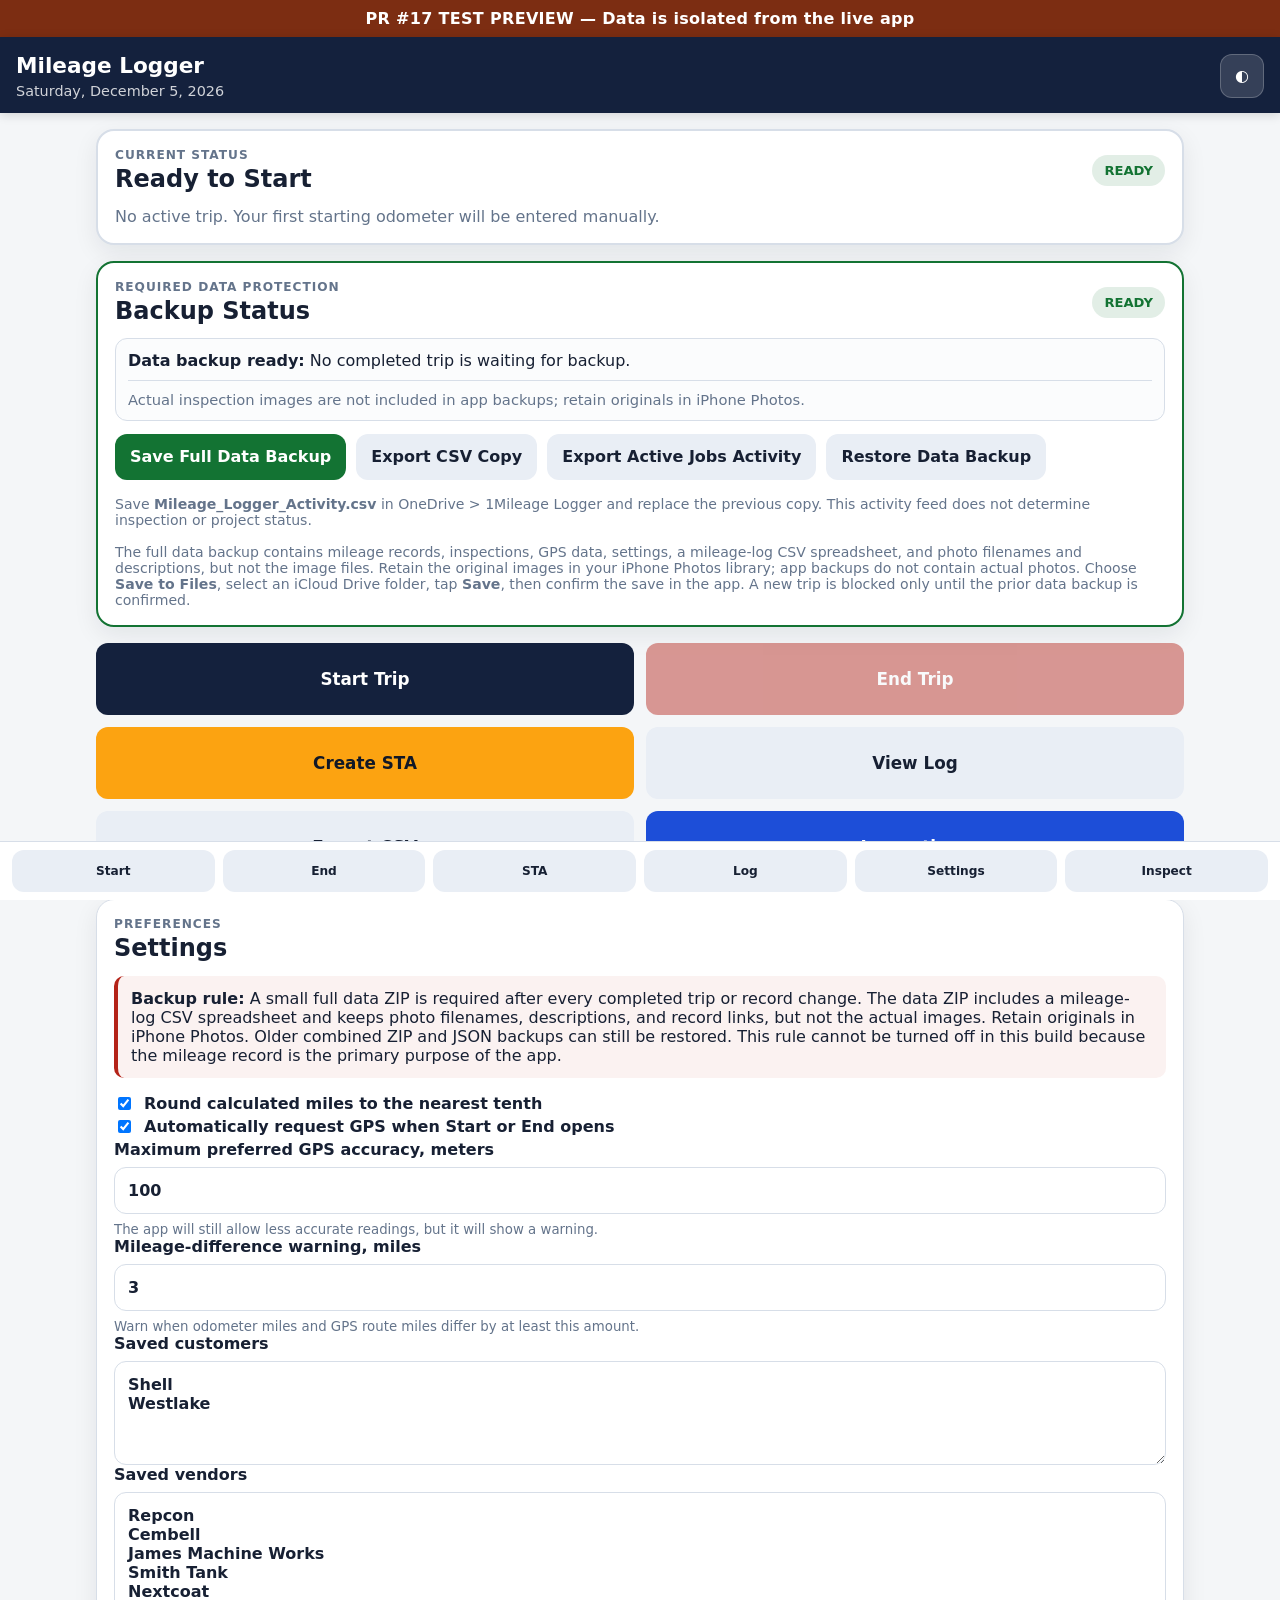
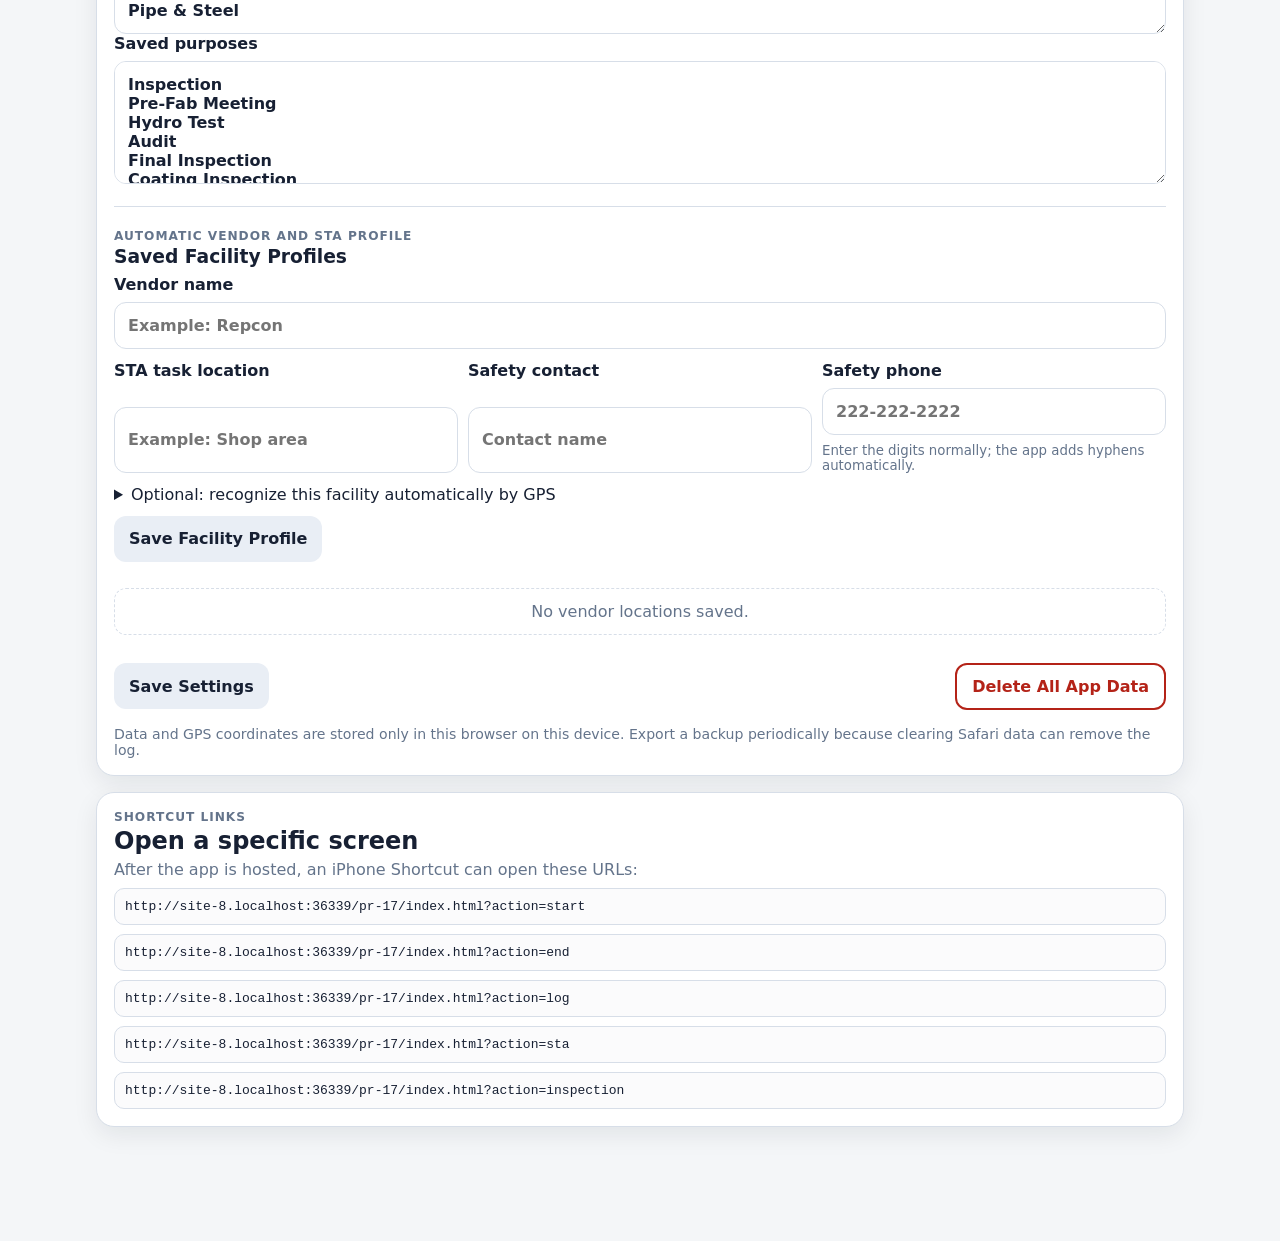
==== pr-17/index.html @ 6e7477ce "Host isolated PR 17 test preview" ====
<!doctype html>
<html lang="en">
<head>
  <meta charset="utf-8">
  <meta name="viewport" content="width=device-width, initial-scale=1, viewport-fit=cover">
  <meta name="theme-color" content="#14213d">
  <meta name="apple-mobile-web-app-capable" content="yes">
  <meta name="apple-mobile-web-app-title" content="Mileage GPS">
  <meta name="apple-mobile-web-app-status-bar-style" content="default">
  <meta name="description" content="A private, offline-capable work mileage logger with GPS verification.">
  <title>PR #17 Test — Mileage Logger</title>
  <link rel="manifest" href="./manifest.webmanifest">
  <link rel="apple-touch-icon" href="./icons/icon-192.png">
  <link rel="stylesheet" href="./styles.css?v=active-jobs-production-3">
</head>
<body>
  <div role="status" style="background:#7c2d12;color:#fff;padding:.55rem 1rem;text-align:center;font-weight:700;letter-spacing:.02em;">PR #17 TEST PREVIEW — Data is isolated from the live app</div>
  <header class="topbar">
    <div>
      <h1>Mileage Logger</h1>
      <p id="todayLine" class="topbar-subtitle"></p>
    </div>
    <button id="themeToggle" class="icon-button" type="button" aria-label="Toggle appearance">◐</button>
  </header>

  <main class="app-shell">
    <noscript>
      <section class="card error-card">JavaScript must be enabled for this app to work.</section>
    </noscript>

    <section id="secureWarning" class="card warning-card hidden">
      <strong>GPS requires a secure website.</strong>
      <p>This page must be opened from an HTTPS address or localhost. Basic mileage logging still works without GPS.</p>
    </section>

    <section class="card status-card" aria-live="polite">
      <div class="status-heading">
        <div>
          <p class="eyebrow">Current status</p>
          <h2 id="statusTitle">Loading…</h2>
        </div>
        <span id="statusPill" class="pill">—</span>
      </div>
      <div id="activeDetails" class="active-details"></div>
    </section>

    <section id="backupCard" class="card backup-card" aria-labelledby="backupTitle">
      <div class="status-heading">
        <div>
          <p class="eyebrow">Required data protection</p>
          <h2 id="backupTitle">Backup Status</h2>
        </div>
        <span id="backupPill" class="pill">CHECKING</span>
      </div>

      <div id="backupStatusText" class="backup-status-text">Checking backup status…</div>

      <div class="backup-actions">
        <button id="backupNowBtn" class="button button-backup" type="button">Save Full Data Backup</button>
        <button id="backupCsvBtn" class="button button-secondary" type="button">Export CSV Copy</button>
        <button id="activeJobsCsvBtn" class="button button-secondary" type="button">Export Active Jobs Activity</button>
        <button id="restoreBackupBtn" class="button button-secondary" type="button">Restore Data Backup</button>
      </div>

      <p class="privacy-note compact-note">
        Save <strong>Mileage_Logger_Activity.csv</strong> in OneDrive &gt; 1Mileage Logger and replace the previous copy. This activity feed does not determine inspection or project status.
      </p>

      <section id="backupReadyPanel" class="backup-ready-panel hidden" aria-labelledby="backupReadyTitle">
        <p class="eyebrow">Backup prepared</p>
        <h3 id="backupReadyTitle">Ready to Save Outside the App</h3>
        <div id="backupReadySummary" class="backup-ready-summary"></div>
        <p id="backupReadyStatus" class="gps-status good">Tap Open Save to Files, then choose Save to Files in the iPhone share sheet.</p>
        <div class="form-actions wrap">
          <button id="sharePreparedBackupBtn" class="button button-backup" type="button">Open Save to Files</button>
          <button id="downloadPreparedBackupBtn" class="button button-secondary" type="button">Download ZIP Instead</button>
          <button id="cancelPreparedBackupBtn" class="button button-quiet" type="button">Cancel</button>
        </div>
      </section>

      <p class="privacy-note compact-note">
        The full data backup contains mileage records, inspections, GPS data, settings, a mileage-log CSV spreadsheet, and photo filenames and descriptions, but not the image files.
        Retain the original images in your iPhone Photos library; app backups do not contain actual photos.
        Choose <strong>Save to Files</strong>, select an iCloud Drive folder, tap <strong>Save</strong>, then confirm the save in the app.
        A new trip is blocked only until the prior data backup is confirmed.
      </p>
    </section>

    <section class="quick-actions" aria-label="Quick actions">
      <button id="startBtn" class="button button-primary button-large" type="button">Start Trip</button>
      <button id="endBtn" class="button button-danger button-large" type="button">End Trip</button>
      <button id="staBtn" class="button button-sta button-large" type="button">Create STA</button>
      <button id="logBtn" class="button button-secondary button-large" type="button">View Log</button>
      <button id="exportBtn" class="button button-secondary button-large" type="button">Export CSV</button>
    </section>

    <section id="startSection" class="card collapsible hidden" aria-labelledby="startTitle">
      <div class="section-heading">
        <div>
          <p class="eyebrow">New trip</p>
          <h2 id="startTitle">Start Trip</h2>
        </div>
        <button class="button button-quiet button-small" type="button" data-close="startSection">Close</button>
      </div>

      <form id="startForm" autocomplete="off">
        <label>
          Starting odometer
          <input id="startOdo" inputmode="decimal" required placeholder="Example: 53,291.8">
          <small>The last ending odometer is filled automatically.</small>
        </label>

        <label>
          Project number
          <input id="projectNumber" placeholder="Example: E10379-424">
          <small>Used on the STA form and stored with the trip.</small>
        </label>

        <label>
          Customer
          <input id="customer" list="customerList" required placeholder="Example: Shell">
          <datalist id="customerList"></datalist>
        </label>

        <label>
          Vendor or destination
          <input id="vendor" list="vendorList" required placeholder="Example: Repcon">
          <datalist id="vendorList"></datalist>
        </label>

        <label>
          Purpose
          <input id="purpose" list="purposeList" required placeholder="Example: Inspection">
          <datalist id="purposeList"></datalist>
        </label>

        <label>
          Notes
          <textarea id="startNotes" rows="3" placeholder="Optional"></textarea>
        </label>

        <section class="gps-panel" aria-labelledby="startGpsTitle">
          <div class="gps-panel-heading">
            <div>
              <p class="eyebrow">GPS verification</p>
              <h3 id="startGpsTitle">Starting Location</h3>
            </div>
            <button id="captureStartGpsBtn" class="button button-secondary button-small" type="button">Capture GPS</button>
          </div>
          <div id="startGpsStatus" class="gps-status">No starting location captured.</div>
          <div id="vendorSuggestion" class="suggestion hidden"></div>
        </section>

        <label class="checkbox-row">
          <input id="trackRoute" type="checkbox">
          <span>Track the route while this web app remains open</span>
        </label>
        <small class="under-checkbox">Route tracking may pause when the iPhone screen locks or another app is used.</small>

        <div class="form-actions">
          <button class="button button-primary" type="submit">Save Start</button>
          <button class="button button-secondary" type="button" data-close="startSection">Cancel</button>
        </div>
      </form>
    </section>

    <section id="endSection" class="card collapsible hidden" aria-labelledby="endTitle">
      <div class="section-heading">
        <div>
          <p class="eyebrow">Finish current trip</p>
          <h2 id="endTitle">End Trip</h2>
        </div>
        <button class="button button-quiet button-small" type="button" data-close="endSection">Close</button>
      </div>

      <form id="endForm" autocomplete="off">
        <div id="endTripSummary" class="summary-box"></div>

        <label>
          Ending odometer
          <input id="endOdo" inputmode="decimal" required placeholder="Example: 53,326.2">
          <small>Must be equal to or greater than the starting odometer.</small>
        </label>

        <label>
          End notes
          <textarea id="endNotes" rows="3" placeholder="Optional"></textarea>
        </label>

        <section class="gps-panel" aria-labelledby="endGpsTitle">
          <div class="gps-panel-heading">
            <div>
              <p class="eyebrow">GPS verification</p>
              <h3 id="endGpsTitle">Ending Location</h3>
            </div>
            <button id="captureEndGpsBtn" class="button button-secondary button-small" type="button">Capture GPS</button>
          </div>
          <div id="endGpsStatus" class="gps-status">No ending location captured.</div>
        </section>

        <div id="milesPreview" class="miles-preview hidden"></div>
        <div id="gpsComparison" class="comparison-box hidden"></div>

        <div class="form-actions">
          <button class="button button-danger" type="submit">Save Completed Trip</button>
          <button class="button button-secondary" type="button" data-close="endSection">Cancel</button>
        </div>
      </form>
    </section>

    <section id="staSection" class="card collapsible hidden" aria-labelledby="staTitle">
      <div class="section-heading">
        <div>
          <p class="eyebrow">Safety task analysis</p>
          <h2 id="staTitle">Create STA</h2>
        </div>
        <button class="button button-quiet button-small" type="button" data-close="staSection">Close</button>
      </div>

      <section class="private-master-panel" aria-labelledby="privateMasterTitle">
        <div class="private-master-heading">
          <div>
            <p class="eyebrow">Stored only on this device</p>
            <h3 id="privateMasterTitle">Private STA Master</h3>
          </div>
          <span id="staMasterPill" class="pill">CHECKING</span>
        </div>

        <div id="staMasterInstallStatus" class="private-master-status">
          Checking this device for an imported STA master…
        </div>

        <div class="form-actions wrap">
          <button id="importStaMasterBtn" class="button button-sta" type="button">Import STA Master</button>
          <button id="removeStaMasterBtn" class="button button-danger-outline" type="button" disabled>Remove Private Master</button>
          <input id="staMasterFileInput" class="hidden" type="file" accept="application/pdf,.pdf">
        </div>

        <p class="privacy-note compact-note">
          The master PDF is not included in the hosted website. After import, it is stored privately in this browser on this device.
          Clearing Safari website data or deleting the web app can remove it, so keep the original PDF in Files.
        </p>
      </section>

      <div id="staSourceSummary" class="summary-box"></div>

      <form id="staForm" autocomplete="off">
        <label>
          Project number
          <input id="staProjectNumber" placeholder="Example: E10379-424">
          <small>This fills both project-number boxes on page 1.</small>
        </label>

        <div class="coordinate-grid">
          <label>
            Date
            <input id="staDate" placeholder="MM/DD/YYYY">
          </label>
          <label>
            Time
            <input id="staTime" placeholder="8:30 AM">
          </label>
          <label>
            Task location
            <input id="staTaskLocation" placeholder="Vendor, unit, or building">
          </label>
        </div>

        <div class="coordinate-grid two-column">
          <label>
            Safety contact name
            <input id="staSafetyContact" placeholder="Facility safety contact">
          </label>
          <label>
            Safety contact phone
            <input id="staSafetyPhone" type="tel" inputmode="tel" autocomplete="tel" placeholder="222-222-2222">
            <small>Enter the digits normally; the app adds hyphens automatically.</small>
          </label>
        </div>

        <div class="sta-lock-note">
          <strong>Master protections:</strong> After you privately import the approved master, the app fills only its seven existing text fields.
          It does not change the printed task descriptions, comments, Yes/No choices, Safe/At Risk bubbles, or other master-page content.
          The generated PDF is flattened.
        </div>

        <div class="form-actions wrap">
          <button id="shareStaBtn" class="button button-primary" type="button">Generate and Share STA PDF</button>
          <button id="downloadStaBtn" class="button button-secondary" type="button">Download STA PDF</button>
          <button class="button button-secondary" type="button" data-close="staSection">Cancel</button>
        </div>

        <div id="staStatus" class="gps-status">Ready to generate from the locked master.</div>
      </form>
    </section>

    <section id="logSection" class="card collapsible hidden" aria-labelledby="logTitle">
      <div class="section-heading">
        <div>
          <p class="eyebrow">Saved records</p>
          <h2 id="logTitle">Trip Log</h2>
          <p id="logSummary" class="muted"></p>
        </div>
        <button class="button button-quiet button-small" type="button" data-close="logSection">Close</button>
      </div>

      <div class="log-toolbar">
        <input id="searchBox" class="search-input" placeholder="Search customer, vendor, purpose, or notes">
        <button id="clearSearch" class="button button-secondary button-small" type="button">Clear Search</button>
      </div>

      <div id="tripEditPanel" class="trip-edit-panel hidden">
        <div class="section-heading compact">
          <div>
            <p class="eyebrow">Correct a saved entry</p>
            <h3>Edit Trip</h3>
          </div>
          <button id="closeTripEditBtn" class="button button-quiet button-small" type="button">Close</button>
        </div>
        <form id="tripEditForm" autocomplete="off">
          <input id="tripEditId" type="hidden">
          <div class="inspection-form-grid">
            <label>Date<input id="tripEditDate" required placeholder="MM/DD/YYYY"></label>
            <label>Project number<input id="tripEditProject" placeholder="Example: E10379-424"></label>
            <label>Start time<input id="tripEditStartTime" required placeholder="7:30 AM"></label>
            <label>End time<input id="tripEditEndTime" required placeholder="3:45 PM"></label>
            <label>Start odometer<input id="tripEditStartOdo" inputmode="decimal" required></label>
            <label>End odometer<input id="tripEditEndOdo" inputmode="decimal" required></label>
            <label>Customer<input id="tripEditCustomer" list="customerList" required></label>
            <label>Vendor / destination<input id="tripEditVendor" list="vendorList" required></label>
            <label class="full">Purpose<input id="tripEditPurpose" list="purposeList" required></label>
          </div>
          <label>Notes<textarea id="tripEditNotes" rows="4"></textarea></label>
          <div id="tripEditMileagePreview" class="miles-preview"></div>
          <p class="privacy-note compact-note">GPS locations and route points are kept exactly as originally recorded.</p>
          <div class="form-actions wrap">
            <button class="button button-primary" type="submit">Save Trip Changes</button>
            <button id="cancelTripEditBtn" class="button button-secondary" type="button">Cancel</button>
          </div>
        </form>
      </div>

      <div id="tripPhotoPanel" class="trip-edit-panel hidden">
        <div class="section-heading compact">
          <div>
            <p class="eyebrow">Saved trip attachments</p>
            <h3 id="tripPhotoPanelTitle">Trip Photos</h3>
          </div>
          <button id="closeTripPhotoPanelBtn" class="button button-quiet button-small" type="button">Close</button>
        </div>
        <p id="tripPhotoPanelStatus" class="muted"></p>
        <div id="tripPhotoGallery" class="trip-photo-gallery"></div>
      </div>

      <div id="emptyLog" class="empty-state hidden">No completed trips have been saved yet.</div>

      <div class="table-wrap">
        <table id="tripTable">
          <thead>
            <tr>
              <th>Date</th>
              <th>Project</th>
              <th>Start</th>
              <th>End</th>
              <th>Start Odo</th>
              <th>End Odo</th>
              <th>Odo Miles</th>
              <th>GPS Miles</th>
              <th>Difference</th>
              <th>Customer</th>
              <th>Vendor</th>
              <th>Purpose</th>
              <th>STA</th>
              <th>Maps</th>
              <th>Notes</th>
              <th>Photos</th>
              <th>Action</th>
            </tr>
          </thead>
          <tbody></tbody>
        </table>
      </div>

      <div class="form-actions wrap">
        <button id="exportBtn2" class="button button-secondary" type="button">Export CSV</button>
        <button id="backupBtn" class="button button-secondary" type="button">Save Full Data Backup</button>
        <button id="importBtn" class="button button-secondary" type="button">Restore Data Backup</button>
        <input id="importFile" class="hidden" type="file" accept="application/json,.json,application/zip,.zip">
      </div>
    </section>

    <section id="settingsSection" class="card" aria-labelledby="settingsTitle">
      <div class="section-heading">
        <div>
          <p class="eyebrow">Preferences</p>
          <h2 id="settingsTitle">Settings</h2>
        </div>
      </div>

      <div class="required-backup-note">
        <strong>Backup rule:</strong> A small full data ZIP is required after every completed trip or record change.
        The data ZIP includes a mileage-log CSV spreadsheet and keeps photo filenames, descriptions, and record links, but not the actual images. Retain originals in iPhone Photos.
        Older combined ZIP and JSON backups can still be restored.
        This rule cannot be turned off in this build because the mileage record is the primary purpose of the app.
      </div>

      <label class="checkbox-row">
        <input id="roundMiles" type="checkbox">
        <span>Round calculated miles to the nearest tenth</span>
      </label>

      <label class="checkbox-row">
        <input id="autoCaptureGps" type="checkbox">
        <span>Automatically request GPS when Start or End opens</span>
      </label>

      <label>
        Maximum preferred GPS accuracy, meters
        <input id="maxGpsAccuracy" inputmode="decimal" placeholder="100">
        <small>The app will still allow less accurate readings, but it will show a warning.</small>
      </label>

      <label>
        Mileage-difference warning, miles
        <input id="differenceWarning" inputmode="decimal" placeholder="3">
        <small>Warn when odometer miles and GPS route miles differ by at least this amount.</small>
      </label>

      <label>
        Saved customers
        <textarea id="savedCustomers" rows="4" placeholder="Enter one customer per line"></textarea>
      </label>

      <label>
        Saved vendors
        <textarea id="savedVendors" rows="6" placeholder="Enter one vendor per line"></textarea>
      </label>

      <label>
        Saved purposes
        <textarea id="savedPurposes" rows="5" placeholder="Enter one purpose per line"></textarea>
      </label>

      <hr>

      <div class="section-heading compact">
        <div>
          <p class="eyebrow">Automatic vendor and STA profile</p>
          <h3>Saved Facility Profiles</h3>
        </div>
      </div>

      <div class="vendor-location-form">
        <label>
          Vendor name
          <input id="vendorLocationName" list="vendorList" placeholder="Example: Repcon">
        </label>
        <div class="coordinate-grid">
          <label>
            STA task location
            <input id="vendorTaskLocation" placeholder="Example: Shop area">
          </label>
          <label>
            Safety contact
            <input id="vendorSafetyContact" placeholder="Contact name">
          </label>
          <label>
            Safety phone
            <input id="vendorSafetyPhone" type="tel" inputmode="tel" autocomplete="tel" placeholder="222-222-2222">
            <small>Enter the digits normally; the app adds hyphens automatically.</small>
          </label>
        </div>
        <details class="optional-panel">
          <summary>Optional: recognize this facility automatically by GPS</summary>
          <p class="muted">You can skip this section. While at the facility, tap Use Current GPS so no manual coordinate entry is needed.</p>
          <div class="coordinate-grid">
            <label>
              Latitude
              <input id="vendorLatitude" type="text" inputmode="text" autocapitalize="off" spellcheck="false" placeholder="Filled automatically">
            </label>
            <label>
              Longitude
              <input id="vendorLongitude" type="text" inputmode="text" autocapitalize="off" spellcheck="false" placeholder="Filled automatically">
            </label>
            <label>
              Recognition radius, miles
              <input id="vendorRadius" inputmode="decimal" value="0.5">
            </label>
          </div>
          <div class="form-actions wrap">
            <button id="useCurrentVendorGpsBtn" class="button button-secondary" type="button">Use Current GPS</button>
            <button id="clearVendorGpsBtn" class="button button-quiet" type="button">Do Not Use GPS</button>
          </div>
          <div id="vendorGpsStatus" class="gps-status">GPS recognition is optional.</div>
        </details>
        <div class="form-actions wrap">
          <button id="saveVendorLocationBtn" class="button button-secondary" type="button">Save Facility Profile</button>
        </div>
      </div>

      <div id="vendorLocationsList" class="vendor-locations-list"></div>

      <div class="form-actions wrap settings-actions">
        <button id="saveSettingsBtn" class="button button-secondary" type="button">Save Settings</button>
        <button id="resetDataBtn" class="button button-danger-outline" type="button">Delete All App Data</button>
      </div>

      <p class="privacy-note">
        Data and GPS coordinates are stored only in this browser on this device. Export a backup periodically because clearing Safari data can remove the log.
      </p>
    </section>

    <section class="card help-card">
      <p class="eyebrow">Shortcut links</p>
      <h2>Open a specific screen</h2>
      <p class="muted">After the app is hosted, an iPhone Shortcut can open these URLs:</p>
      <code id="startLinkExample">https://your-site.example/?action=start</code>
      <code id="endLinkExample">https://your-site.example/?action=end</code>
      <code id="logLinkExample">https://your-site.example/?action=log</code>
      <code id="staLinkExample">https://your-site.example/?action=sta</code>
    </section>
  </main>

  <nav class="bottom-nav" aria-label="Main navigation">
    <button type="button" data-show="startSection">Start</button>
    <button type="button" data-show="endSection">End</button>
    <button type="button" data-show="staSection">STA</button>
    <button type="button" data-show="logSection">Log</button>
    <button type="button" data-show="settingsSection">Settings</button>
  </nav>

  <div id="toast" class="toast hidden" role="status" aria-live="polite"></div>

  <script src="./vendor/pdf-lib.min.js"></script>
  <script src="./vendor/fflate.min.js"></script>
  <script src="./media-store.js?v=active-jobs-production-3"></script>
  <script src="./active-jobs-data.js?v=active-jobs-production-3"></script>
  <script src="./app.js?v=active-jobs-production-3"></script>
  <script src="./inspections.js?v=active-jobs-production-3"></script>
</body>
</html>
---- pr-17/styles.css ----
:root {
  --bg: #f4f6f8;
  --card: #ffffff;
  --text: #172033;
  --muted: #64748b;
  --line: #d7dee8;
  --primary: #14213d;
  --primary-text: #ffffff;
  --secondary: #e9eef5;
  --secondary-text: #172033;
  --danger: #b42318;
  --danger-text: #ffffff;
  --success: #137333;
  --warning: #9a6700;
  --info: #1d4ed8;
  --shadow: 0 8px 24px rgba(15, 23, 42, .08);
}

body.dark {
  --bg: #0b1220;
  --card: #111a2b;
  --text: #f4f7fb;
  --muted: #a7b1c2;
  --line: #2d3a50;
  --primary: #dce6f5;
  --primary-text: #0d1728;
  --secondary: #1c2a40;
  --secondary-text: #f4f7fb;
  --danger: #ef4444;
  --danger-text: #ffffff;
  --success: #4ade80;
  --warning: #fbbf24;
  --info: #60a5fa;
  --shadow: 0 8px 24px rgba(0, 0, 0, .35);
}

* { box-sizing: border-box; }

html, body {
  margin: 0;
  min-height: 100%;
  font-family: -apple-system, BlinkMacSystemFont, "Segoe UI", system-ui, sans-serif;
  background: var(--bg);
  color: var(--text);
}

body { padding-bottom: 82px; }

button, input, textarea { font: inherit; }
button { touch-action: manipulation; }

.topbar {
  position: sticky;
  top: 0;
  z-index: 50;
  display: flex;
  align-items: center;
  justify-content: space-between;
  gap: 16px;
  padding: calc(16px + env(safe-area-inset-top)) 16px 14px;
  color: var(--primary-text);
  background: var(--primary);
  box-shadow: 0 2px 10px rgba(0, 0, 0, .14);
}

.topbar h1 {
  margin: 0;
  font-size: 1.35rem;
  line-height: 1.2;
}

.topbar-subtitle {
  margin: 4px 0 0;
  font-size: .9rem;
  opacity: .8;
}

.app-shell {
  width: min(100%, 1120px);
  margin: 0 auto;
  padding: 16px;
}

.card {
  margin-bottom: 16px;
  padding: 17px;
  border: 1px solid var(--line);
  border-radius: 18px;
  background: var(--card);
  box-shadow: var(--shadow);
}

.status-card { border-width: 2px; }

.warning-card {
  border-color: var(--warning);
  background: color-mix(in srgb, var(--warning), transparent 92%);
}

.warning-card p { margin-bottom: 0; }

.status-heading,
.section-heading,
.form-actions,
.log-toolbar,
.gps-panel-heading {
  display: flex;
  align-items: center;
  justify-content: space-between;
  gap: 12px;
}

.section-heading { margin-bottom: 14px; }
.section-heading.compact { margin-bottom: 8px; }

.section-heading h2,
.section-heading h3,
.status-heading h2,
.help-card h2,
.gps-panel h3 {
  margin: 3px 0 0;
}

.eyebrow {
  margin: 0;
  color: var(--muted);
  font-size: .76rem;
  font-weight: 800;
  letter-spacing: .08em;
  text-transform: uppercase;
}

.muted {
  margin: 5px 0 0;
  color: var(--muted);
}

.pill {
  flex: 0 0 auto;
  padding: 8px 12px;
  border-radius: 999px;
  background: var(--secondary);
  color: var(--secondary-text);
  font-weight: 900;
  font-size: .82rem;
}

.pill.ready {
  color: var(--success);
  background: color-mix(in srgb, var(--success), transparent 88%);
}

.pill.active {
  color: var(--warning);
  background: color-mix(in srgb, var(--warning), transparent 86%);
}

.active-details { margin-top: 14px; }

.detail-grid {
  display: grid;
  grid-template-columns: repeat(2, minmax(0, 1fr));
  gap: 10px;
}

.detail {
  min-width: 0;
  padding: 11px;
  border: 1px solid var(--line);
  border-radius: 12px;
  background: color-mix(in srgb, var(--card), var(--bg) 35%);
}

.detail span {
  display: block;
  margin-bottom: 3px;
  color: var(--muted);
  font-size: .78rem;
}

.detail strong {
  display: block;
  overflow-wrap: anywhere;
}

.active-controls {
  display: flex;
  flex-wrap: wrap;
  gap: 8px;
  margin-top: 12px;
}

.active-trip-photo-panel {
  margin-top: 16px;
  padding: 13px;
  border: 1px solid var(--line);
  border-radius: 13px;
  background: color-mix(in srgb, var(--card), var(--bg) 30%);
}

.active-trip-edit-panel {
  margin-top: 16px;
  padding: 13px;
  border: 2px solid var(--info);
  border-radius: 13px;
  background: color-mix(in srgb, var(--info), transparent 95%);
}

.active-trip-edit-grid {
  display: grid;
  grid-template-columns: repeat(2, minmax(0, 1fr));
  gap: 10px;
  margin-top: 12px;
}

.active-trip-edit-grid .full {
  grid-column: 1 / -1;
}

.active-trip-photo-heading {
  display: flex;
  align-items: flex-start;
  justify-content: space-between;
  gap: 12px;
}

.active-trip-photo-heading span:first-child {
  color: var(--muted);
  font-size: .78rem;
}

.active-trip-photo-heading h3 {
  margin: 3px 0 0;
}

.active-trip-photo-list {
  display: grid;
  gap: 10px;
  margin-top: 12px;
}

.active-trip-photo-card {
  display: grid;
  grid-template-columns: 120px minmax(0, 1fr);
  gap: 12px;
  padding: 10px;
  border: 1px solid var(--line);
  border-radius: 12px;
  background: var(--card);
}

.active-trip-photo-preview {
  min-height: 105px;
  padding: 0;
  overflow: hidden;
  color: var(--muted);
  background: color-mix(in srgb, var(--card), var(--bg) 45%);
  border: 1px solid var(--line);
  border-radius: 10px;
}

.active-trip-photo-preview img {
  display: block;
  width: 100%;
  height: 100%;
  min-height: 105px;
  object-fit: cover;
}

.active-trip-photo-details {
  display: grid;
  gap: 8px;
  min-width: 0;
}

.active-trip-photo-details strong {
  overflow-wrap: anywhere;
}

.active-trip-photo-details input {
  padding: 9px;
}

.active-trip-photo-empty {
  padding: 12px;
  color: var(--muted);
  text-align: center;
  border: 1px dashed var(--line);
  border-radius: 10px;
}

.quick-actions {
  display: grid;
  grid-template-columns: repeat(2, minmax(0, 1fr));
  gap: 12px;
  margin-bottom: 16px;
}

.button,
.icon-button,
.bottom-nav button {
  border: 0;
  border-radius: 12px;
  cursor: pointer;
  font-weight: 800;
}

.button {
  min-height: 46px;
  padding: 12px 15px;
}

.button:disabled {
  cursor: not-allowed;
  opacity: .45;
}

.button-large {
  min-height: 72px;
  font-size: 1.05rem;
}

.button-small {
  min-height: 36px;
  padding: 8px 11px;
  font-size: .84rem;
}

.button-primary {
  color: var(--primary-text);
  background: var(--primary);
}

.button-secondary {
  color: var(--secondary-text);
  background: var(--secondary);
}

.button-danger {
  color: var(--danger-text);
  background: var(--danger);
}

.button-sta {
  color: #111827;
  background: #fca311;
}

.button-danger-outline {
  color: var(--danger);
  background: transparent;
  border: 2px solid var(--danger);
}

.button-quiet {
  color: var(--muted);
  background: transparent;
  border: 1px solid var(--line);
}

.icon-button {
  width: 44px;
  height: 44px;
  color: var(--primary-text);
  background: rgba(255, 255, 255, .14);
  border: 1px solid rgba(255, 255, 255, .22);
}

form,
label {
  display: grid;
  gap: 8px;
}

form { gap: 15px; }

label { font-weight: 800; }

input,
textarea {
  width: 100%;
  padding: 13px;
  color: var(--text);
  background: var(--card);
  border: 1px solid var(--line);
  border-radius: 12px;
}

input:focus,
textarea:focus {
  outline: 3px solid color-mix(in srgb, var(--primary), transparent 75%);
  border-color: var(--primary);
}

textarea { resize: vertical; }

small {
  color: var(--muted);
  font-weight: 500;
}

.under-checkbox {
  display: block;
  margin-top: -10px;
  padding-left: 30px;
}

.summary-box,
.miles-preview,
.comparison-box,
.empty-state,
.gps-panel,
.suggestion {
  padding: 13px;
  border-radius: 12px;
}

.summary-box {
  border: 1px dashed var(--line);
  background: color-mix(in srgb, var(--card), var(--bg) 45%);
}

.gps-panel {
  border: 1px solid var(--line);
  background: color-mix(in srgb, var(--card), var(--bg) 38%);
}

.gps-status {
  margin-top: 10px;
  color: var(--muted);
  font-size: .92rem;
}

.gps-status.good { color: var(--success); }
.gps-status.warn { color: var(--warning); }
.gps-status.bad { color: var(--danger); }

.suggestion {
  margin-top: 10px;
  color: var(--info);
  background: color-mix(in srgb, var(--info), transparent 91%);
}

.miles-preview {
  color: var(--success);
  background: color-mix(in srgb, var(--success), transparent 90%);
  font-weight: 900;
}

.comparison-box {
  border: 1px solid var(--line);
  background: color-mix(in srgb, var(--card), var(--bg) 40%);
}

.comparison-box.warning {
  color: var(--warning);
  border-color: var(--warning);
  background: color-mix(in srgb, var(--warning), transparent 92%);
}

.empty-state {
  margin: 12px 0;
  color: var(--muted);
  text-align: center;
  border: 1px dashed var(--line);
}

.log-toolbar { margin-bottom: 12px; }
.search-input { flex: 1 1 auto; }

.table-wrap {
  overflow-x: auto;
  border: 1px solid var(--line);
  border-radius: 12px;
}

table {
  width: 100%;
  min-width: 1680px;
  border-collapse: collapse;
}

th,
td {
  padding: 10px;
  text-align: left;
  vertical-align: top;
  border-bottom: 1px solid var(--line);
}

th {
  position: sticky;
  top: 0;
  background: color-mix(in srgb, var(--card), var(--bg) 45%);
  font-size: .82rem;
}

tr:last-child td { border-bottom: 0; }

.map-links {
  display: flex;
  flex-direction: column;
  gap: 6px;
}

.map-links a {
  color: var(--info);
  font-weight: 800;
  text-decoration: none;
}

.checkbox-row {
  display: flex;
  align-items: center;
  gap: 10px;
  margin-bottom: 4px;
}

.checkbox-row input { width: auto; }

.coordinate-grid {
  display: grid;
  grid-template-columns: repeat(3, minmax(0, 1fr));
  gap: 10px;
}

.vendor-location-form {
  display: grid;
  gap: 12px;
}

.vendor-locations-list {
  display: grid;
  gap: 9px;
  margin: 14px 0;
}

.vendor-location-row {
  display: grid;
  grid-template-columns: minmax(0, 1fr) auto;
  gap: 10px;
  align-items: center;
  padding: 11px;
  border: 1px solid var(--line);
  border-radius: 12px;
}

.vendor-location-row small {
  display: block;
  margin-top: 3px;
}

.settings-actions { margin-top: 16px; }

.wrap { flex-wrap: wrap; }

.privacy-note {
  margin: 16px 0 0;
  color: var(--muted);
  font-size: .88rem;
}

.help-card code {
  display: block;
  margin-top: 9px;
  padding: 10px;
  overflow-wrap: anywhere;
  color: var(--text);
  background: color-mix(in srgb, var(--card), var(--bg) 40%);
  border: 1px solid var(--line);
  border-radius: 10px;
}

.bottom-nav {
  position: fixed;
  right: 0;
  bottom: 0;
  left: 0;
  z-index: 60;
  display: grid;
  grid-template-columns: repeat(5, 1fr);
  gap: 8px;
  padding: 8px 12px calc(8px + env(safe-area-inset-bottom));
  background: var(--card);
  border-top: 1px solid var(--line);
}

.bottom-nav button {
  min-height: 42px;
  padding: 8px 4px;
  color: var(--secondary-text);
  background: var(--secondary);
  font-size: .84rem;
}

.toast {
  position: fixed;
  right: 16px;
  bottom: 92px;
  left: 16px;
  z-index: 100;
  padding: 14px 16px;
  color: var(--primary-text);
  background: var(--primary);
  border-radius: 12px;
  box-shadow: var(--shadow);
  font-weight: 800;
}

.error-card {
  color: var(--danger);
  border-color: var(--danger);
}

.hidden { display: none !important; }

hr {
  border: 0;
  border-top: 1px solid var(--line);
  margin: 22px 0;
}

@media (max-width: 760px) {
  .quick-actions { grid-template-columns: 1fr; }
  .detail-grid { grid-template-columns: 1fr; }
  .active-trip-photo-card { grid-template-columns: 1fr; }
  .active-trip-photo-heading { flex-direction: column; }
  .active-trip-edit-grid { grid-template-columns: 1fr; }
  .active-trip-edit-grid .full { grid-column: auto; }
  .coordinate-grid { grid-template-columns: 1fr; }
  .status-heading { align-items: flex-start; }
  .form-actions,
  .log-toolbar,
  .gps-panel-heading {
    align-items: stretch;
    flex-direction: column;
  }
  .form-actions.wrap { flex-direction: row; }
}

@media print {
  .topbar, .quick-actions, .bottom-nav, .button, .help-card, #settingsSection, #secureWarning { display: none !important; }
  body { padding: 0; background: #fff; color: #000; }
  .card { box-shadow: none; border: 0; }
  #logSection { display: block !important; }
}


.coordinate-grid.two-column {
  grid-template-columns: repeat(2, minmax(0, 1fr));
}

.sta-lock-note {
  padding: 13px;
  color: var(--text);
  background: color-mix(in srgb, var(--info), transparent 92%);
  border: 1px solid color-mix(in srgb, var(--info), transparent 55%);
  border-radius: 12px;
  line-height: 1.45;
}

.private-master-panel {
  margin-bottom: 14px;
  padding: 14px;
  border: 2px solid var(--info);
  border-radius: 14px;
  background: color-mix(in srgb, var(--info), transparent 95%);
}

.private-master-heading {
  display: flex;
  align-items: flex-start;
  justify-content: space-between;
  gap: 12px;
}

.private-master-heading h3 {
  margin: 3px 0 0;
}

.private-master-status {
  margin: 12px 0;
  padding: 11px;
  border: 1px solid var(--line);
  border-radius: 10px;
  color: var(--muted);
  background: var(--card);
}

.private-master-status.installed {
  color: var(--success);
  border-color: var(--success);
  background: color-mix(in srgb, var(--success), transparent 94%);
}

.private-master-status.warning {
  color: var(--warning);
  border-color: var(--warning);
  background: color-mix(in srgb, var(--warning), transparent 94%);
}

.private-master-status.error {
  color: var(--danger);
  border-color: var(--danger);
  background: color-mix(in srgb, var(--danger), transparent 94%);
}

.compact-note {
  margin-bottom: 0;
}


.sta-actions-cell {
  display: grid;
  gap: 6px;
  min-width: 105px;
}

@media (max-width: 760px) {
  .coordinate-grid.two-column { grid-template-columns: 1fr; }
}


.backup-card {
  border-width: 2px;
  border-color: var(--success);
}

.backup-card-required {
  border-color: var(--danger);
  background: color-mix(in srgb, var(--danger), transparent 96%);
}

.backup-status-text {
  margin: 13px 0;
  padding: 12px;
  border: 1px solid var(--line);
  border-radius: 12px;
  color: var(--text);
  background: color-mix(in srgb, var(--card), var(--bg) 35%);
}

.backup-status-line + .backup-status-line {
  margin-top: 10px;
  padding-top: 10px;
  border-top: 1px solid var(--line);
}

.backup-actions {
  display: flex;
  flex-wrap: wrap;
  gap: 10px;
}

.backup-ready-panel {
  margin-top: 14px;
  padding: 16px;
  border: 2px solid var(--success);
  border-radius: 14px;
  background: color-mix(in srgb, var(--success), transparent 94%);
}

.backup-ready-panel h3 {
  margin: 4px 0 12px;
}

.backup-ready-summary {
  display: grid;
  gap: 5px;
  margin-bottom: 12px;
  overflow-wrap: anywhere;
}

.backup-ready-summary span {
  color: var(--muted);
}

.button-backup {
  color: #ffffff;
  background: #137333;
}

.pill.backup-required {
  color: #ffffff;
  background: var(--danger);
}

.backup-photo-notice {
  color: var(--muted);
  font-size: .92rem;
}

.required-backup-note {
  margin-bottom: 16px;
  padding: 13px;
  border-left: 4px solid var(--danger);
  border-radius: 10px;
  color: var(--text);
  background: color-mix(in srgb, var(--danger), transparent 94%);
}

@media (max-width: 760px) {
  .backup-actions {
    display: grid;
    grid-template-columns: 1fr;
  }
}

.trip-edit-panel {
  margin: 16px 0;
  padding: 14px;
  border: 2px solid var(--info);
  border-radius: 14px;
  background: color-mix(in srgb, var(--info), transparent 96%);
}

.trip-row-actions {
  display: flex;
  flex-wrap: wrap;
  gap: 6px;
}

.trip-photo-gallery {
  display: grid;
  grid-template-columns: repeat(auto-fit, minmax(160px, 1fr));
  gap: 12px;
}

.trip-photo-gallery article {
  overflow: hidden;
  border: 1px solid var(--line);
  border-radius: 12px;
  background: var(--card);
}

.trip-photo-gallery button {
  display: block;
  width: 100%;
  min-height: 150px;
  padding: 0;
  overflow: hidden;
  border: 0;
  background: color-mix(in srgb, var(--card), var(--bg) 40%);
}

.trip-photo-gallery img {
  display: block;
  width: 100%;
  height: 180px;
  object-fit: cover;
}

.trip-photo-gallery .trip-photo-caption {
  display: grid;
  gap: 3px;
  padding: 10px;
}

.trip-photo-gallery small {
  color: var(--muted);
}
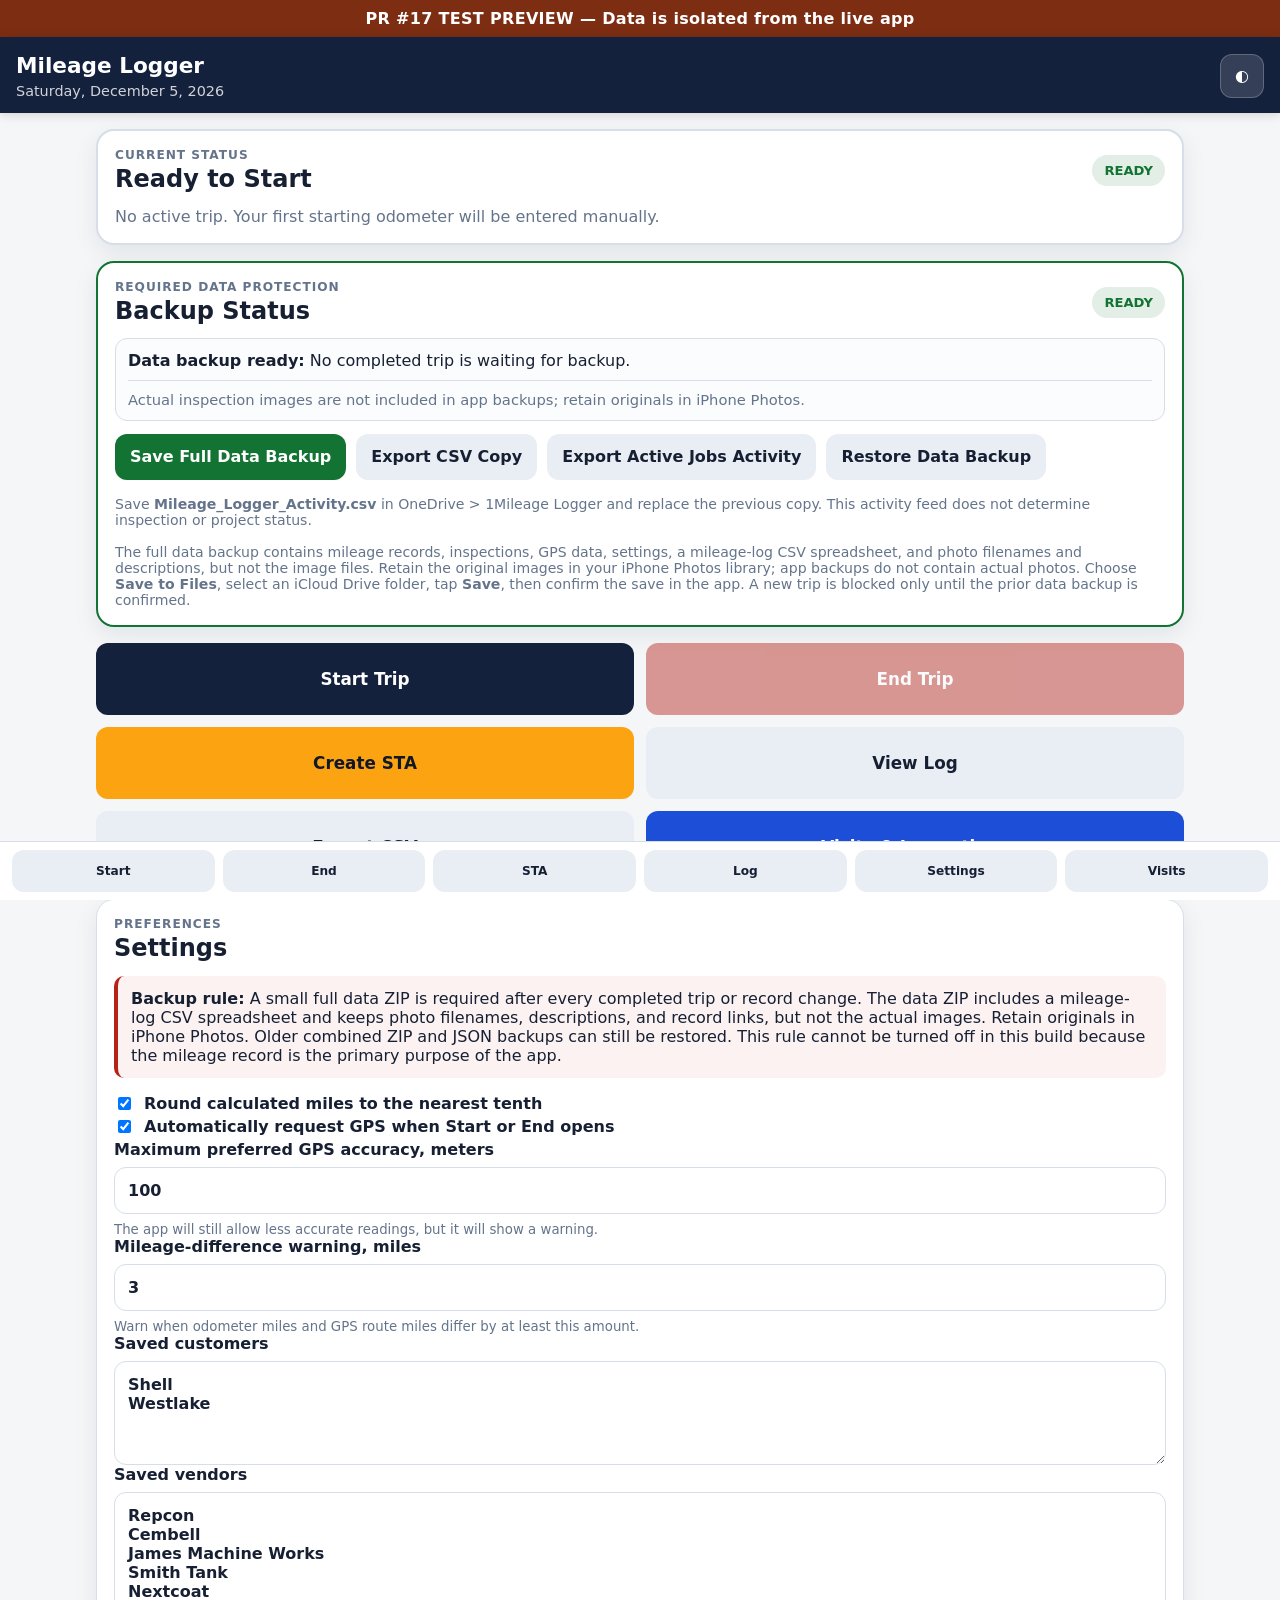
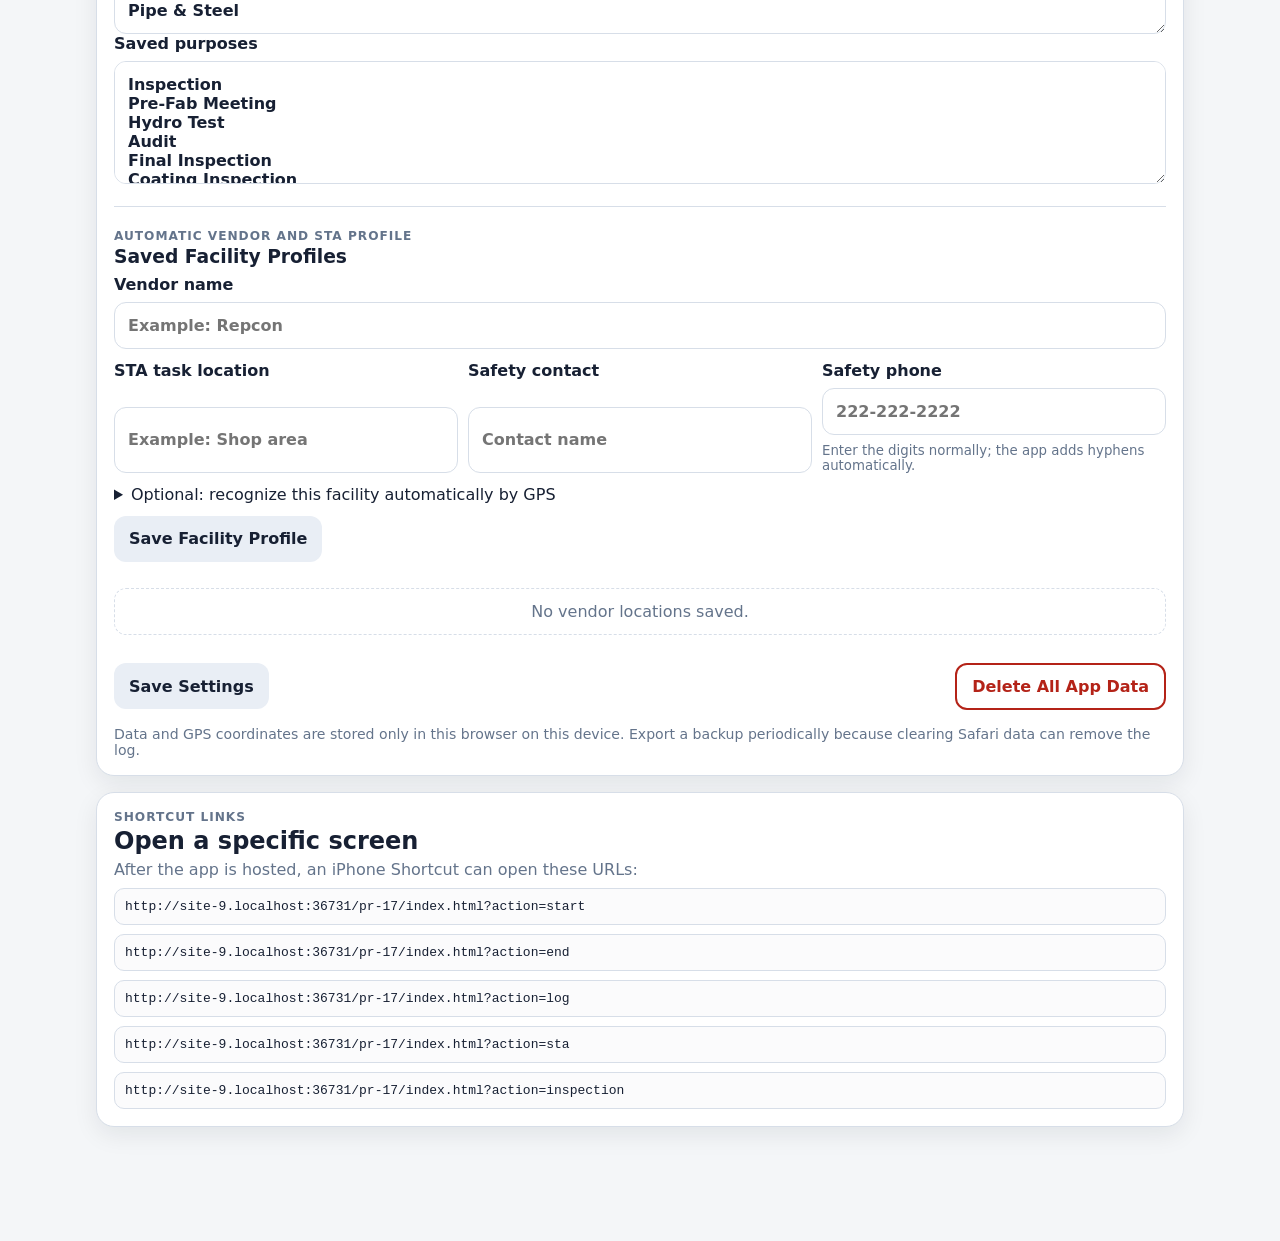
==== commit 8d2337ce: "Refresh-PR-17-test-preview" ====
--- a/pr-17/index.html
+++ b/pr-17/index.html
@@ -11,7 +11,7 @@
   <title>PR #17 Test — Mileage Logger</title>
   <link rel="manifest" href="./manifest.webmanifest">
   <link rel="apple-touch-icon" href="./icons/icon-192.png">
-  <link rel="stylesheet" href="./styles.css?v=active-jobs-production-3">
+  <link rel="stylesheet" href="./styles.css?v=visit-workspace-2">
 </head>
 <body>
   <div role="status" style="background:#7c2d12;color:#fff;padding:.55rem 1rem;text-align:center;font-weight:700;letter-spacing:.02em;">PR #17 TEST PREVIEW — Data is isolated from the live app</div>
@@ -333,6 +333,24 @@
           <label>Notes<textarea id="tripEditNotes" rows="4"></textarea></label>
           <div id="tripEditMileagePreview" class="miles-preview"></div>
           <p class="privacy-note compact-note">GPS locations and route points are kept exactly as originally recorded.</p>
+          <section class="trip-edit-photo-section" aria-labelledby="tripEditPhotoTitle">
+            <div class="active-trip-photo-heading">
+              <div>
+                <span>Trip-level attachments</span>
+                <h3 id="tripEditPhotoTitle">Visit Photos</h3>
+                <p class="muted">These photos belong to the trip/visit. Inspection-specific photos stay on their inspection records.</p>
+              </div>
+              <span id="tripEditPhotoCount" class="pill">0</span>
+            </div>
+            <div class="form-actions wrap">
+              <button id="tripEditTakePhotoBtn" class="button button-primary button-small" type="button">Take Photo</button>
+              <button id="tripEditChoosePhotosBtn" class="button button-secondary button-small" type="button">Choose Photos</button>
+              <input id="tripEditTakePhotoInput" class="hidden" type="file" accept="image/*" capture="environment">
+              <input id="tripEditChoosePhotosInput" class="hidden" type="file" accept="image/*" multiple>
+            </div>
+            <div id="tripEditPhotoStatus" class="gps-status">Add, caption, or remove trip-level photos.</div>
+            <div id="tripEditPhotoList" class="active-trip-photo-list"></div>
+          </section>
           <div class="form-actions wrap">
             <button class="button button-primary" type="submit">Save Trip Changes</button>
             <button id="cancelTripEditBtn" class="button button-secondary" type="button">Cancel</button>
@@ -533,10 +551,10 @@
 
   <script src="./vendor/pdf-lib.min.js"></script>
   <script src="./vendor/fflate.min.js"></script>
-  <script src="./media-store.js?v=active-jobs-production-3"></script>
-  <script src="./active-jobs-data.js?v=active-jobs-production-3"></script>
-  <script src="./app.js?v=active-jobs-production-3"></script>
-  <script src="./inspections.js?v=active-jobs-production-3"></script>
+  <script src="./media-store.js?v=visit-workspace-2"></script>
+  <script src="./active-jobs-data.js?v=visit-workspace-2"></script>
+  <script src="./app.js?v=visit-workspace-2"></script>
+  <script src="./inspections.js?v=visit-workspace-2"></script>
 </body>
 </html>
 
--- a/pr-17/styles.css
+++ b/pr-17/styles.css
@@ -814,6 +814,18 @@
   background: color-mix(in srgb, var(--info), transparent 96%);
 }
 
+.trip-edit-photo-section {
+  margin: 16px 0;
+  padding: 13px;
+  border: 1px solid var(--line);
+  border-radius: 13px;
+  background: color-mix(in srgb, var(--card), var(--bg) 30%);
+}
+
+.trip-edit-photo-section .active-trip-photo-heading p {
+  margin: 5px 0 0;
+}
+
 .trip-row-actions {
   display: flex;
   flex-wrap: wrap;
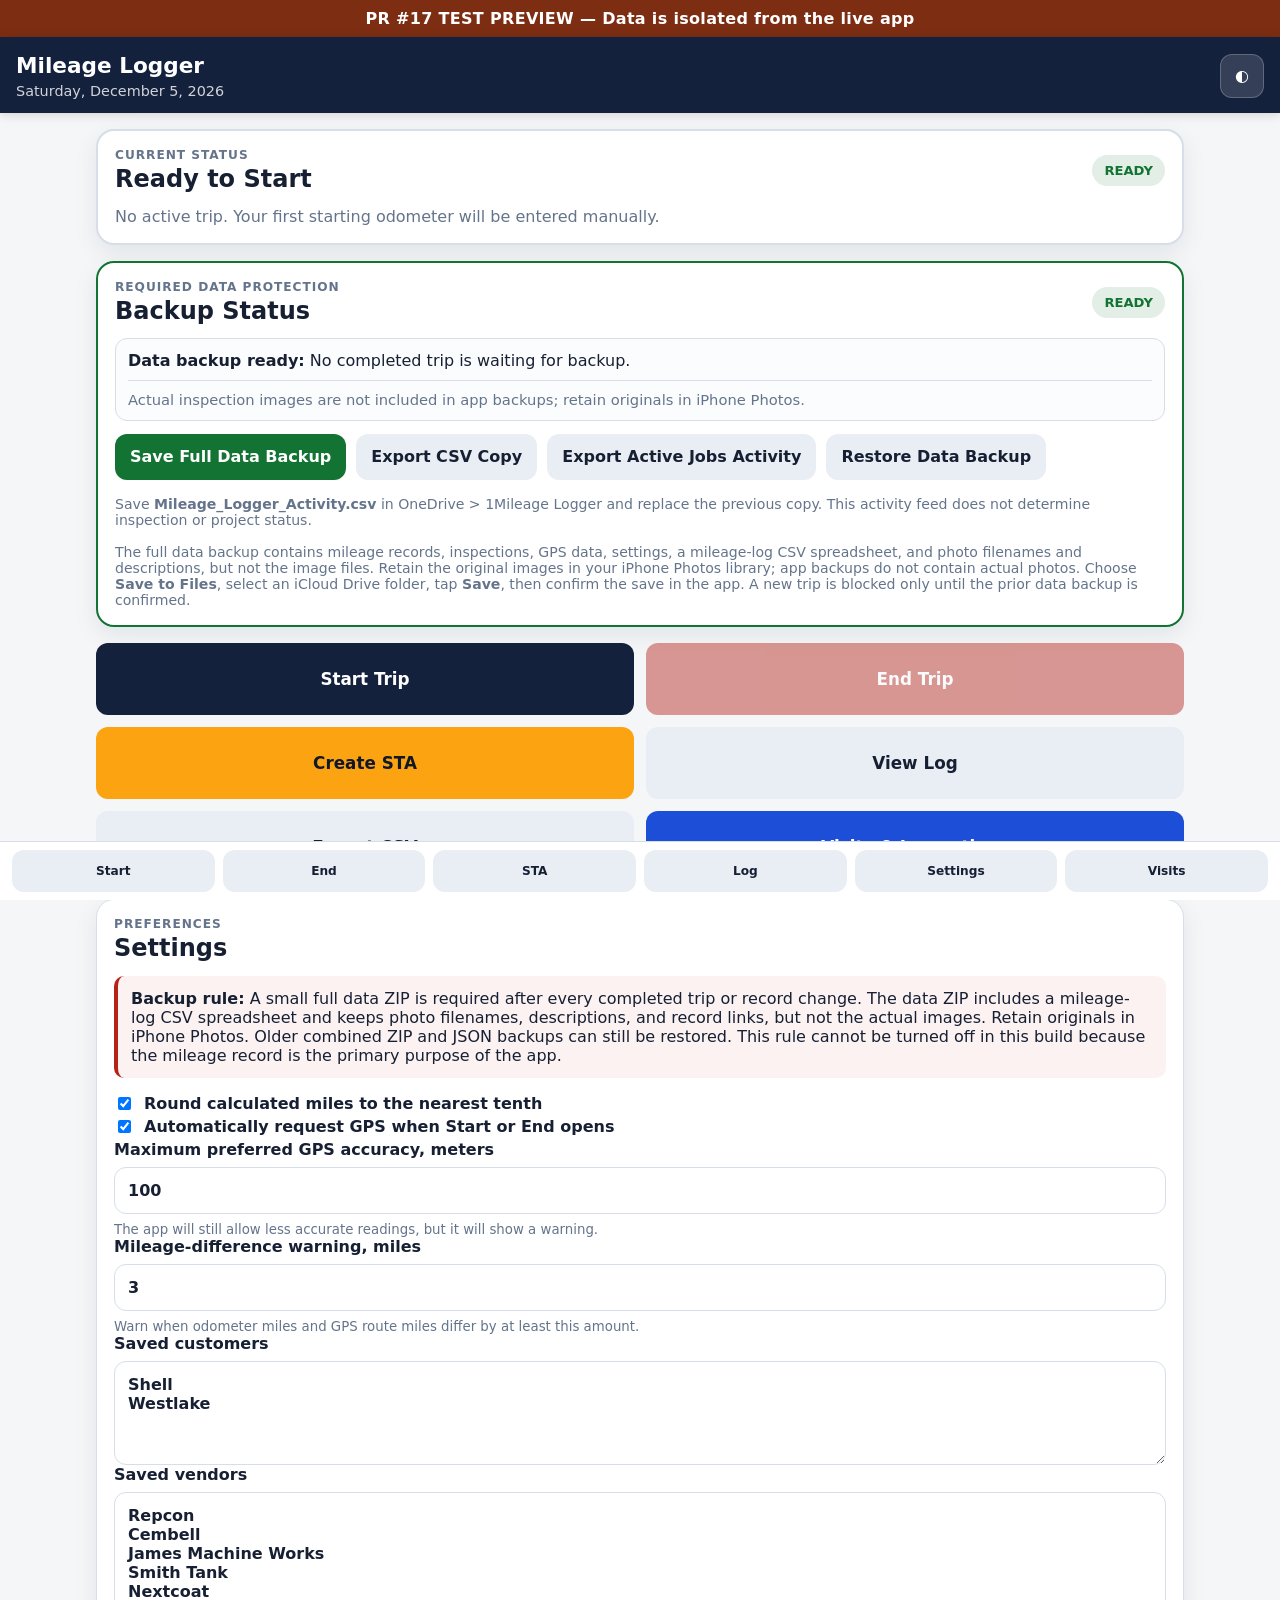
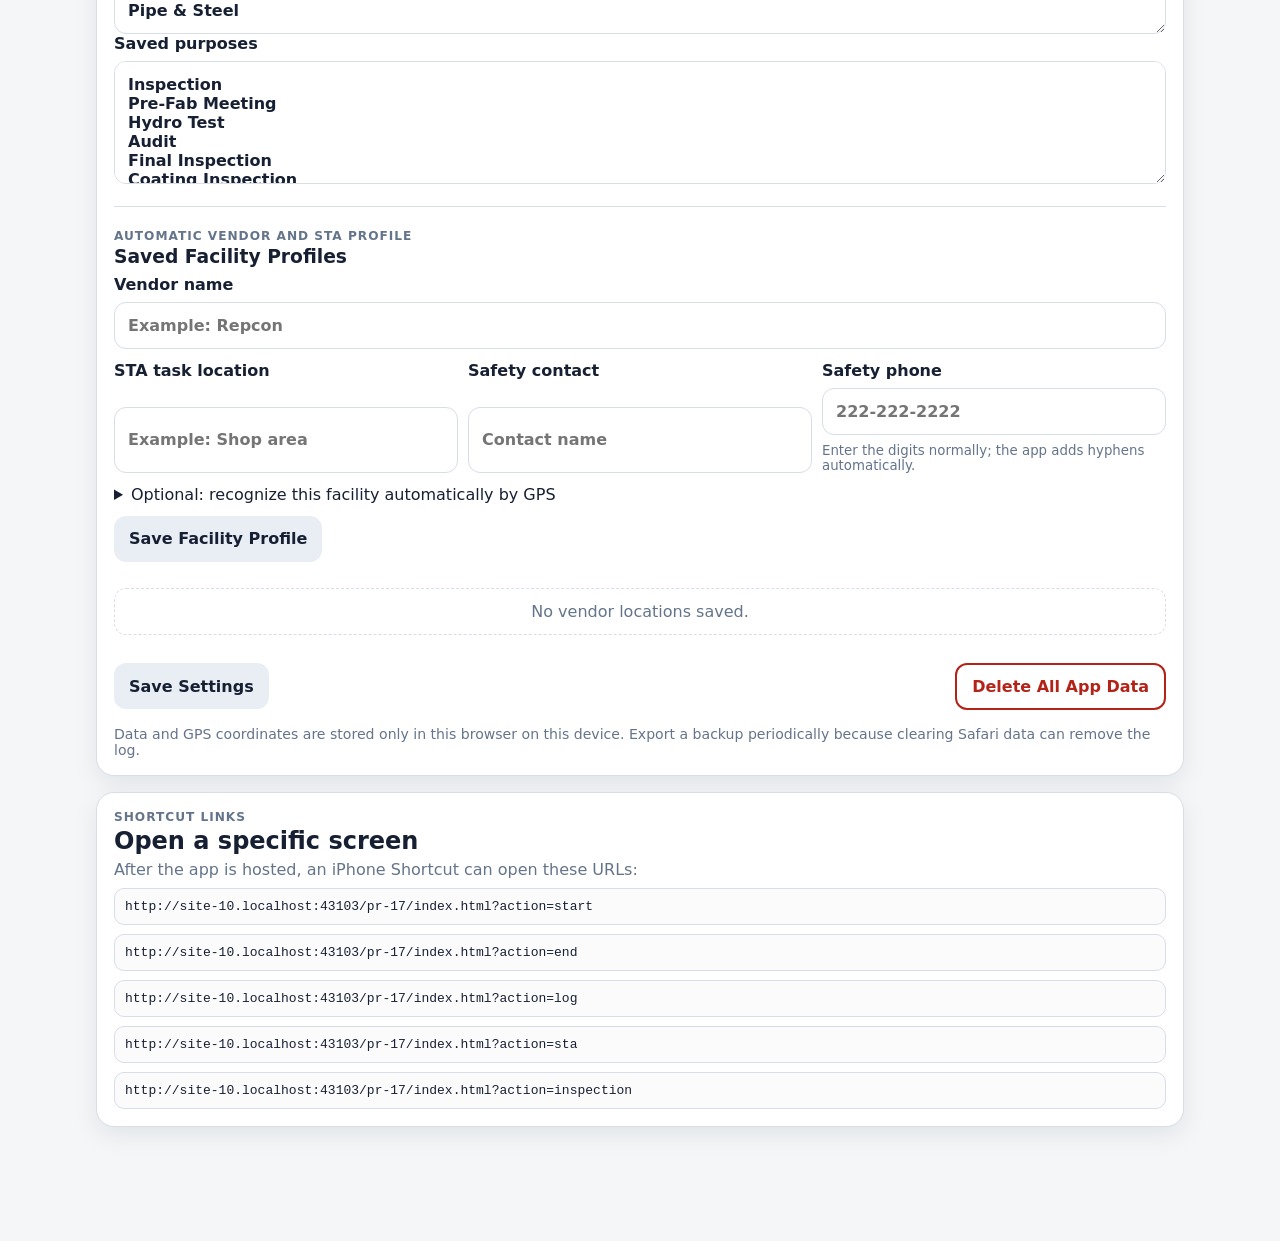
==== commit dd6e1832: "Refresh PR 17 final test preview" ====
--- a/pr-17/index.html
+++ b/pr-17/index.html
@@ -11,7 +11,7 @@
   <title>PR #17 Test — Mileage Logger</title>
   <link rel="manifest" href="./manifest.webmanifest">
   <link rel="apple-touch-icon" href="./icons/icon-192.png">
-  <link rel="stylesheet" href="./styles.css?v=visit-workspace-2">
+  <link rel="stylesheet" href="./styles.css?v=visit-workspace-4">
 </head>
 <body>
   <div role="status" style="background:#7c2d12;color:#fff;padding:.55rem 1rem;text-align:center;font-weight:700;letter-spacing:.02em;">PR #17 TEST PREVIEW — Data is isolated from the live app</div>
@@ -551,10 +551,9 @@
 
   <script src="./vendor/pdf-lib.min.js"></script>
   <script src="./vendor/fflate.min.js"></script>
-  <script src="./media-store.js?v=visit-workspace-2"></script>
-  <script src="./active-jobs-data.js?v=visit-workspace-2"></script>
-  <script src="./app.js?v=visit-workspace-2"></script>
-  <script src="./inspections.js?v=visit-workspace-2"></script>
+  <script src="./media-store.js?v=visit-workspace-4"></script>
+  <script src="./active-jobs-data.js?v=visit-workspace-4"></script>
+  <script src="./app.js?v=visit-workspace-4"></script>
+  <script src="./inspections.js?v=visit-workspace-4"></script>
 </body>
 </html>
-
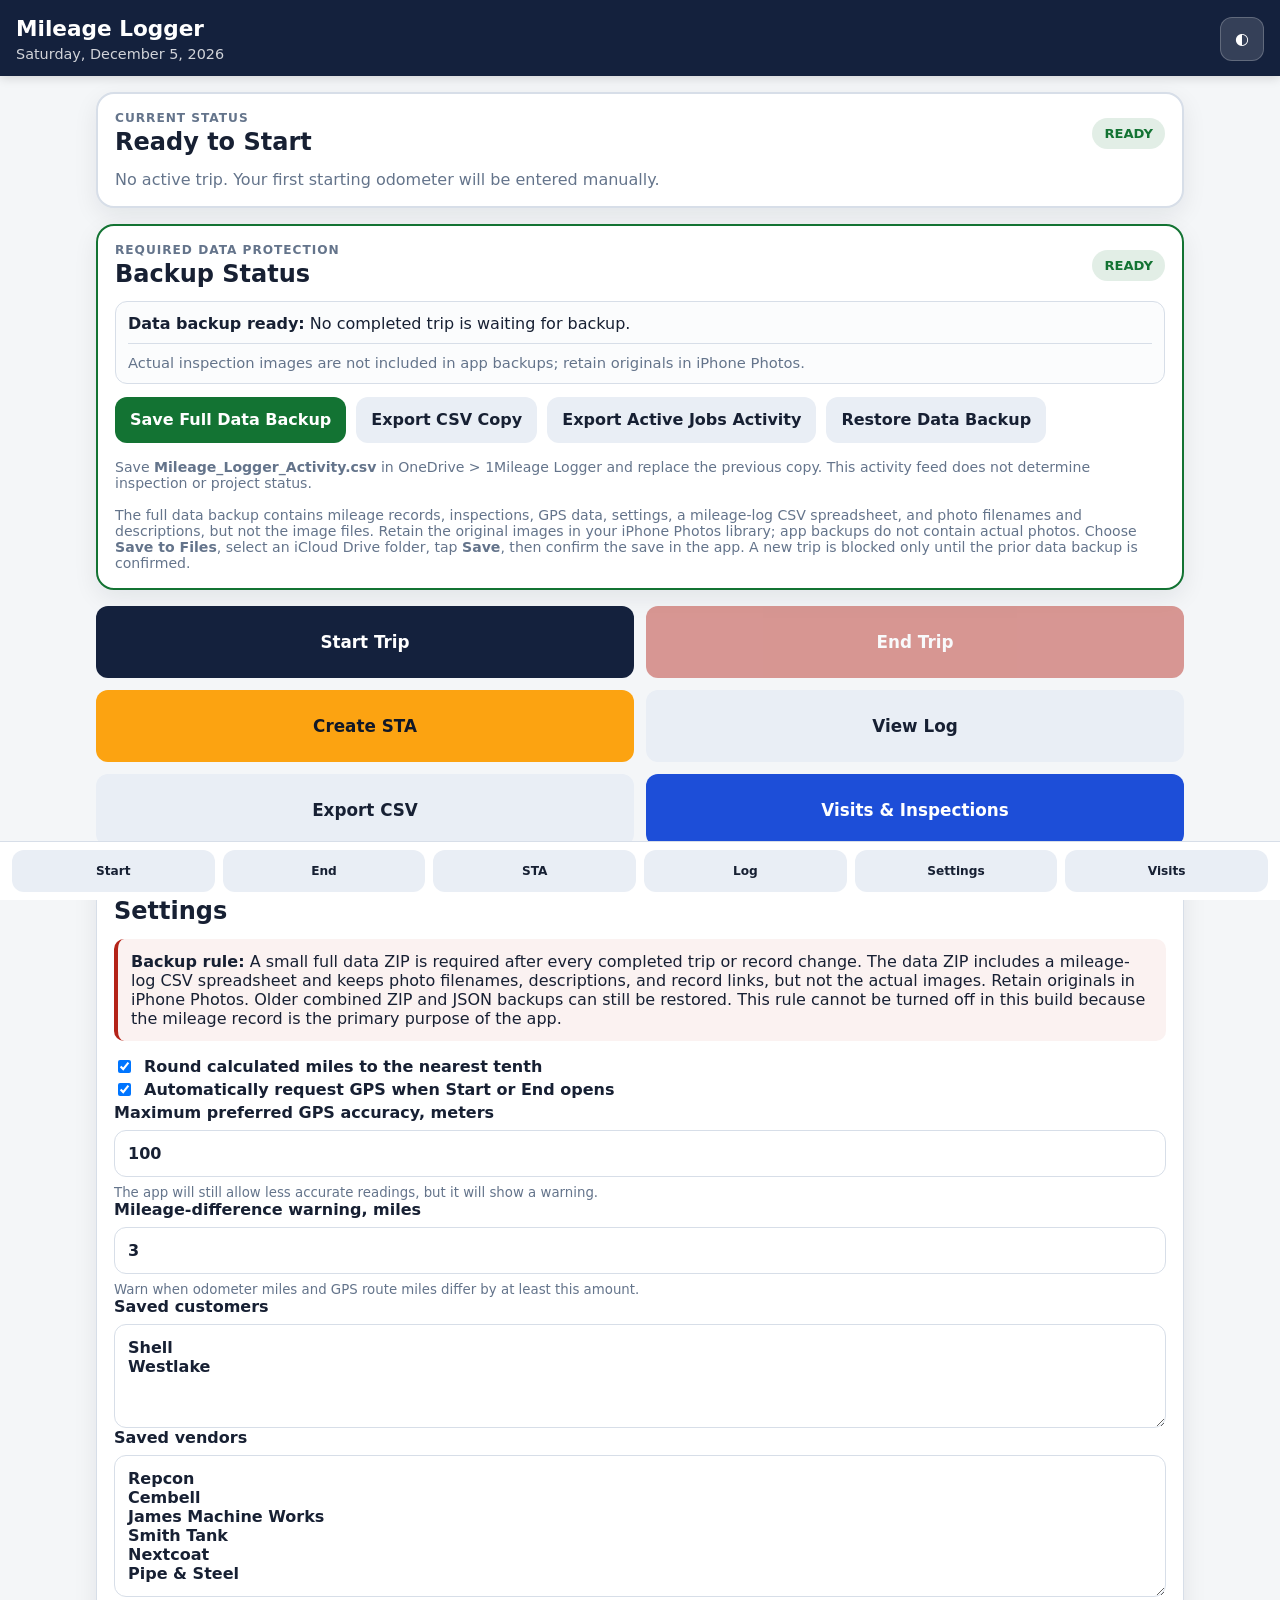
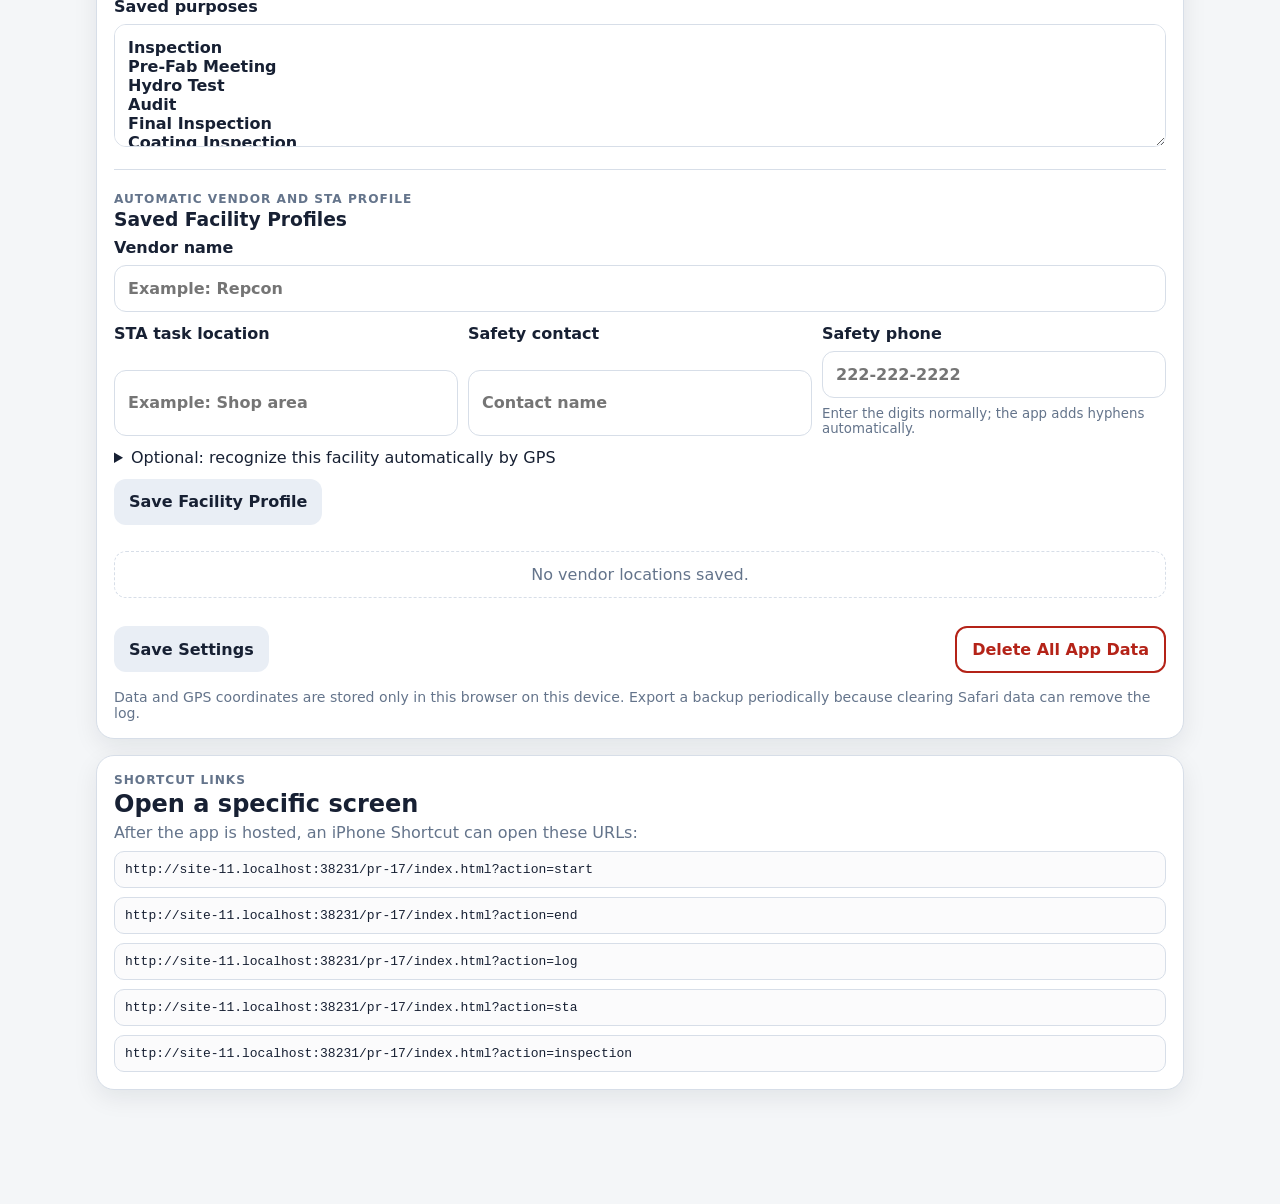
==== commit 56693d92: "Refresh PR 17 inspection backup preview" ====
--- a/pr-17/index.html
+++ b/pr-17/index.html
@@ -1,60 +1,59 @@
-<!doctype html>
-<html lang="en">
-<head>
-  <meta charset="utf-8">
-  <meta name="viewport" content="width=device-width, initial-scale=1, viewport-fit=cover">
-  <meta name="theme-color" content="#14213d">
-  <meta name="apple-mobile-web-app-capable" content="yes">
-  <meta name="apple-mobile-web-app-title" content="Mileage GPS">
-  <meta name="apple-mobile-web-app-status-bar-style" content="default">
-  <meta name="description" content="A private, offline-capable work mileage logger with GPS verification.">
-  <title>PR #17 Test — Mileage Logger</title>
-  <link rel="manifest" href="./manifest.webmanifest">
-  <link rel="apple-touch-icon" href="./icons/icon-192.png">
-  <link rel="stylesheet" href="./styles.css?v=visit-workspace-4">
-</head>
-<body>
-  <div role="status" style="background:#7c2d12;color:#fff;padding:.55rem 1rem;text-align:center;font-weight:700;letter-spacing:.02em;">PR #17 TEST PREVIEW — Data is isolated from the live app</div>
-  <header class="topbar">
-    <div>
-      <h1>Mileage Logger</h1>
-      <p id="todayLine" class="topbar-subtitle"></p>
-    </div>
-    <button id="themeToggle" class="icon-button" type="button" aria-label="Toggle appearance">◐</button>
-  </header>
-
-  <main class="app-shell">
-    <noscript>
-      <section class="card error-card">JavaScript must be enabled for this app to work.</section>
-    </noscript>
-
-    <section id="secureWarning" class="card warning-card hidden">
-      <strong>GPS requires a secure website.</strong>
-      <p>This page must be opened from an HTTPS address or localhost. Basic mileage logging still works without GPS.</p>
-    </section>
-
-    <section class="card status-card" aria-live="polite">
-      <div class="status-heading">
-        <div>
-          <p class="eyebrow">Current status</p>
-          <h2 id="statusTitle">Loading…</h2>
-        </div>
-        <span id="statusPill" class="pill">—</span>
-      </div>
-      <div id="activeDetails" class="active-details"></div>
-    </section>
-
-    <section id="backupCard" class="card backup-card" aria-labelledby="backupTitle">
-      <div class="status-heading">
-        <div>
-          <p class="eyebrow">Required data protection</p>
-          <h2 id="backupTitle">Backup Status</h2>
-        </div>
-        <span id="backupPill" class="pill">CHECKING</span>
-      </div>
-
-      <div id="backupStatusText" class="backup-status-text">Checking backup status…</div>
-
+<!doctype html>
+<html lang="en">
+<head>
+  <meta charset="utf-8">
+  <meta name="viewport" content="width=device-width, initial-scale=1, viewport-fit=cover">
+  <meta name="theme-color" content="#14213d">
+  <meta name="apple-mobile-web-app-capable" content="yes">
+  <meta name="apple-mobile-web-app-title" content="Mileage GPS">
+  <meta name="apple-mobile-web-app-status-bar-style" content="default">
+  <meta name="description" content="A private, offline-capable work mileage logger with GPS verification.">
+  <title>Mileage Logger GPS</title>
+  <link rel="manifest" href="./manifest.webmanifest">
+  <link rel="apple-touch-icon" href="./icons/icon-192.png">
+  <link rel="stylesheet" href="./styles.css?v=visit-workspace-5">
+</head>
+<body>
+  <header class="topbar">
+    <div>
+      <h1>Mileage Logger</h1>
+      <p id="todayLine" class="topbar-subtitle"></p>
+    </div>
+    <button id="themeToggle" class="icon-button" type="button" aria-label="Toggle appearance">◐</button>
+  </header>
+
+  <main class="app-shell">
+    <noscript>
+      <section class="card error-card">JavaScript must be enabled for this app to work.</section>
+    </noscript>
+
+    <section id="secureWarning" class="card warning-card hidden">
+      <strong>GPS requires a secure website.</strong>
+      <p>This page must be opened from an HTTPS address or localhost. Basic mileage logging still works without GPS.</p>
+    </section>
+
+    <section class="card status-card" aria-live="polite">
+      <div class="status-heading">
+        <div>
+          <p class="eyebrow">Current status</p>
+          <h2 id="statusTitle">Loading…</h2>
+        </div>
+        <span id="statusPill" class="pill">—</span>
+      </div>
+      <div id="activeDetails" class="active-details"></div>
+    </section>
+
+    <section id="backupCard" class="card backup-card" aria-labelledby="backupTitle">
+      <div class="status-heading">
+        <div>
+          <p class="eyebrow">Required data protection</p>
+          <h2 id="backupTitle">Backup Status</h2>
+        </div>
+        <span id="backupPill" class="pill">CHECKING</span>
+      </div>
+
+      <div id="backupStatusText" class="backup-status-text">Checking backup status…</div>
+
       <div class="backup-actions">
         <button id="backupNowBtn" class="button button-backup" type="button">Save Full Data Backup</button>
         <button id="backupCsvBtn" class="button button-secondary" type="button">Export CSV Copy</button>
@@ -83,227 +82,227 @@
         Retain the original images in your iPhone Photos library; app backups do not contain actual photos.
         Choose <strong>Save to Files</strong>, select an iCloud Drive folder, tap <strong>Save</strong>, then confirm the save in the app.
         A new trip is blocked only until the prior data backup is confirmed.
-      </p>
-    </section>
-
-    <section class="quick-actions" aria-label="Quick actions">
-      <button id="startBtn" class="button button-primary button-large" type="button">Start Trip</button>
-      <button id="endBtn" class="button button-danger button-large" type="button">End Trip</button>
-      <button id="staBtn" class="button button-sta button-large" type="button">Create STA</button>
-      <button id="logBtn" class="button button-secondary button-large" type="button">View Log</button>
-      <button id="exportBtn" class="button button-secondary button-large" type="button">Export CSV</button>
-    </section>
-
-    <section id="startSection" class="card collapsible hidden" aria-labelledby="startTitle">
-      <div class="section-heading">
-        <div>
-          <p class="eyebrow">New trip</p>
-          <h2 id="startTitle">Start Trip</h2>
-        </div>
-        <button class="button button-quiet button-small" type="button" data-close="startSection">Close</button>
-      </div>
-
-      <form id="startForm" autocomplete="off">
-        <label>
-          Starting odometer
-          <input id="startOdo" inputmode="decimal" required placeholder="Example: 53,291.8">
-          <small>The last ending odometer is filled automatically.</small>
-        </label>
-
-        <label>
-          Project number
-          <input id="projectNumber" placeholder="Example: E10379-424">
-          <small>Used on the STA form and stored with the trip.</small>
-        </label>
-
-        <label>
-          Customer
-          <input id="customer" list="customerList" required placeholder="Example: Shell">
-          <datalist id="customerList"></datalist>
-        </label>
-
-        <label>
-          Vendor or destination
-          <input id="vendor" list="vendorList" required placeholder="Example: Repcon">
-          <datalist id="vendorList"></datalist>
-        </label>
-
-        <label>
-          Purpose
-          <input id="purpose" list="purposeList" required placeholder="Example: Inspection">
-          <datalist id="purposeList"></datalist>
-        </label>
-
-        <label>
-          Notes
-          <textarea id="startNotes" rows="3" placeholder="Optional"></textarea>
-        </label>
-
-        <section class="gps-panel" aria-labelledby="startGpsTitle">
-          <div class="gps-panel-heading">
-            <div>
-              <p class="eyebrow">GPS verification</p>
-              <h3 id="startGpsTitle">Starting Location</h3>
-            </div>
-            <button id="captureStartGpsBtn" class="button button-secondary button-small" type="button">Capture GPS</button>
-          </div>
-          <div id="startGpsStatus" class="gps-status">No starting location captured.</div>
-          <div id="vendorSuggestion" class="suggestion hidden"></div>
-        </section>
-
-        <label class="checkbox-row">
-          <input id="trackRoute" type="checkbox">
-          <span>Track the route while this web app remains open</span>
-        </label>
-        <small class="under-checkbox">Route tracking may pause when the iPhone screen locks or another app is used.</small>
-
-        <div class="form-actions">
-          <button class="button button-primary" type="submit">Save Start</button>
-          <button class="button button-secondary" type="button" data-close="startSection">Cancel</button>
-        </div>
-      </form>
-    </section>
-
-    <section id="endSection" class="card collapsible hidden" aria-labelledby="endTitle">
-      <div class="section-heading">
-        <div>
-          <p class="eyebrow">Finish current trip</p>
-          <h2 id="endTitle">End Trip</h2>
-        </div>
-        <button class="button button-quiet button-small" type="button" data-close="endSection">Close</button>
-      </div>
-
-      <form id="endForm" autocomplete="off">
-        <div id="endTripSummary" class="summary-box"></div>
-
-        <label>
-          Ending odometer
-          <input id="endOdo" inputmode="decimal" required placeholder="Example: 53,326.2">
-          <small>Must be equal to or greater than the starting odometer.</small>
-        </label>
-
-        <label>
-          End notes
-          <textarea id="endNotes" rows="3" placeholder="Optional"></textarea>
-        </label>
-
-        <section class="gps-panel" aria-labelledby="endGpsTitle">
-          <div class="gps-panel-heading">
-            <div>
-              <p class="eyebrow">GPS verification</p>
-              <h3 id="endGpsTitle">Ending Location</h3>
-            </div>
-            <button id="captureEndGpsBtn" class="button button-secondary button-small" type="button">Capture GPS</button>
-          </div>
-          <div id="endGpsStatus" class="gps-status">No ending location captured.</div>
-        </section>
-
-        <div id="milesPreview" class="miles-preview hidden"></div>
-        <div id="gpsComparison" class="comparison-box hidden"></div>
-
-        <div class="form-actions">
-          <button class="button button-danger" type="submit">Save Completed Trip</button>
-          <button class="button button-secondary" type="button" data-close="endSection">Cancel</button>
-        </div>
-      </form>
-    </section>
-
-    <section id="staSection" class="card collapsible hidden" aria-labelledby="staTitle">
-      <div class="section-heading">
-        <div>
-          <p class="eyebrow">Safety task analysis</p>
-          <h2 id="staTitle">Create STA</h2>
-        </div>
-        <button class="button button-quiet button-small" type="button" data-close="staSection">Close</button>
-      </div>
-
-      <section class="private-master-panel" aria-labelledby="privateMasterTitle">
-        <div class="private-master-heading">
-          <div>
-            <p class="eyebrow">Stored only on this device</p>
-            <h3 id="privateMasterTitle">Private STA Master</h3>
-          </div>
-          <span id="staMasterPill" class="pill">CHECKING</span>
-        </div>
-
-        <div id="staMasterInstallStatus" class="private-master-status">
-          Checking this device for an imported STA master…
-        </div>
-
-        <div class="form-actions wrap">
-          <button id="importStaMasterBtn" class="button button-sta" type="button">Import STA Master</button>
-          <button id="removeStaMasterBtn" class="button button-danger-outline" type="button" disabled>Remove Private Master</button>
-          <input id="staMasterFileInput" class="hidden" type="file" accept="application/pdf,.pdf">
-        </div>
-
-        <p class="privacy-note compact-note">
-          The master PDF is not included in the hosted website. After import, it is stored privately in this browser on this device.
-          Clearing Safari website data or deleting the web app can remove it, so keep the original PDF in Files.
-        </p>
-      </section>
-
-      <div id="staSourceSummary" class="summary-box"></div>
-
-      <form id="staForm" autocomplete="off">
-        <label>
-          Project number
-          <input id="staProjectNumber" placeholder="Example: E10379-424">
-          <small>This fills both project-number boxes on page 1.</small>
-        </label>
-
-        <div class="coordinate-grid">
-          <label>
-            Date
-            <input id="staDate" placeholder="MM/DD/YYYY">
-          </label>
-          <label>
-            Time
-            <input id="staTime" placeholder="8:30 AM">
-          </label>
-          <label>
-            Task location
-            <input id="staTaskLocation" placeholder="Vendor, unit, or building">
-          </label>
-        </div>
-
-        <div class="coordinate-grid two-column">
-          <label>
-            Safety contact name
-            <input id="staSafetyContact" placeholder="Facility safety contact">
-          </label>
+      </p>
+    </section>
+
+    <section class="quick-actions" aria-label="Quick actions">
+      <button id="startBtn" class="button button-primary button-large" type="button">Start Trip</button>
+      <button id="endBtn" class="button button-danger button-large" type="button">End Trip</button>
+      <button id="staBtn" class="button button-sta button-large" type="button">Create STA</button>
+      <button id="logBtn" class="button button-secondary button-large" type="button">View Log</button>
+      <button id="exportBtn" class="button button-secondary button-large" type="button">Export CSV</button>
+    </section>
+
+    <section id="startSection" class="card collapsible hidden" aria-labelledby="startTitle">
+      <div class="section-heading">
+        <div>
+          <p class="eyebrow">New trip</p>
+          <h2 id="startTitle">Start Trip</h2>
+        </div>
+        <button class="button button-quiet button-small" type="button" data-close="startSection">Close</button>
+      </div>
+
+      <form id="startForm" autocomplete="off">
+        <label>
+          Starting odometer
+          <input id="startOdo" inputmode="decimal" required placeholder="Example: 53,291.8">
+          <small>The last ending odometer is filled automatically.</small>
+        </label>
+
+        <label>
+          Project number
+          <input id="projectNumber" placeholder="Example: E10379-424">
+          <small>Used on the STA form and stored with the trip.</small>
+        </label>
+
+        <label>
+          Customer
+          <input id="customer" list="customerList" required placeholder="Example: Shell">
+          <datalist id="customerList"></datalist>
+        </label>
+
+        <label>
+          Vendor or destination
+          <input id="vendor" list="vendorList" required placeholder="Example: Repcon">
+          <datalist id="vendorList"></datalist>
+        </label>
+
+        <label>
+          Purpose
+          <input id="purpose" list="purposeList" required placeholder="Example: Inspection">
+          <datalist id="purposeList"></datalist>
+        </label>
+
+        <label>
+          Notes
+          <textarea id="startNotes" rows="3" placeholder="Optional"></textarea>
+        </label>
+
+        <section class="gps-panel" aria-labelledby="startGpsTitle">
+          <div class="gps-panel-heading">
+            <div>
+              <p class="eyebrow">GPS verification</p>
+              <h3 id="startGpsTitle">Starting Location</h3>
+            </div>
+            <button id="captureStartGpsBtn" class="button button-secondary button-small" type="button">Capture GPS</button>
+          </div>
+          <div id="startGpsStatus" class="gps-status">No starting location captured.</div>
+          <div id="vendorSuggestion" class="suggestion hidden"></div>
+        </section>
+
+        <label class="checkbox-row">
+          <input id="trackRoute" type="checkbox">
+          <span>Track the route while this web app remains open</span>
+        </label>
+        <small class="under-checkbox">Route tracking may pause when the iPhone screen locks or another app is used.</small>
+
+        <div class="form-actions">
+          <button class="button button-primary" type="submit">Save Start</button>
+          <button class="button button-secondary" type="button" data-close="startSection">Cancel</button>
+        </div>
+      </form>
+    </section>
+
+    <section id="endSection" class="card collapsible hidden" aria-labelledby="endTitle">
+      <div class="section-heading">
+        <div>
+          <p class="eyebrow">Finish current trip</p>
+          <h2 id="endTitle">End Trip</h2>
+        </div>
+        <button class="button button-quiet button-small" type="button" data-close="endSection">Close</button>
+      </div>
+
+      <form id="endForm" autocomplete="off">
+        <div id="endTripSummary" class="summary-box"></div>
+
+        <label>
+          Ending odometer
+          <input id="endOdo" inputmode="decimal" required placeholder="Example: 53,326.2">
+          <small>Must be equal to or greater than the starting odometer.</small>
+        </label>
+
+        <label>
+          End notes
+          <textarea id="endNotes" rows="3" placeholder="Optional"></textarea>
+        </label>
+
+        <section class="gps-panel" aria-labelledby="endGpsTitle">
+          <div class="gps-panel-heading">
+            <div>
+              <p class="eyebrow">GPS verification</p>
+              <h3 id="endGpsTitle">Ending Location</h3>
+            </div>
+            <button id="captureEndGpsBtn" class="button button-secondary button-small" type="button">Capture GPS</button>
+          </div>
+          <div id="endGpsStatus" class="gps-status">No ending location captured.</div>
+        </section>
+
+        <div id="milesPreview" class="miles-preview hidden"></div>
+        <div id="gpsComparison" class="comparison-box hidden"></div>
+
+        <div class="form-actions">
+          <button class="button button-danger" type="submit">Save Completed Trip</button>
+          <button class="button button-secondary" type="button" data-close="endSection">Cancel</button>
+        </div>
+      </form>
+    </section>
+
+    <section id="staSection" class="card collapsible hidden" aria-labelledby="staTitle">
+      <div class="section-heading">
+        <div>
+          <p class="eyebrow">Safety task analysis</p>
+          <h2 id="staTitle">Create STA</h2>
+        </div>
+        <button class="button button-quiet button-small" type="button" data-close="staSection">Close</button>
+      </div>
+
+      <section class="private-master-panel" aria-labelledby="privateMasterTitle">
+        <div class="private-master-heading">
+          <div>
+            <p class="eyebrow">Stored only on this device</p>
+            <h3 id="privateMasterTitle">Private STA Master</h3>
+          </div>
+          <span id="staMasterPill" class="pill">CHECKING</span>
+        </div>
+
+        <div id="staMasterInstallStatus" class="private-master-status">
+          Checking this device for an imported STA master…
+        </div>
+
+        <div class="form-actions wrap">
+          <button id="importStaMasterBtn" class="button button-sta" type="button">Import STA Master</button>
+          <button id="removeStaMasterBtn" class="button button-danger-outline" type="button" disabled>Remove Private Master</button>
+          <input id="staMasterFileInput" class="hidden" type="file" accept="application/pdf,.pdf">
+        </div>
+
+        <p class="privacy-note compact-note">
+          The master PDF is not included in the hosted website. After import, it is stored privately in this browser on this device.
+          Clearing Safari website data or deleting the web app can remove it, so keep the original PDF in Files.
+        </p>
+      </section>
+
+      <div id="staSourceSummary" class="summary-box"></div>
+
+      <form id="staForm" autocomplete="off">
+        <label>
+          Project number
+          <input id="staProjectNumber" placeholder="Example: E10379-424">
+          <small>This fills both project-number boxes on page 1.</small>
+        </label>
+
+        <div class="coordinate-grid">
+          <label>
+            Date
+            <input id="staDate" placeholder="MM/DD/YYYY">
+          </label>
+          <label>
+            Time
+            <input id="staTime" placeholder="8:30 AM">
+          </label>
+          <label>
+            Task location
+            <input id="staTaskLocation" placeholder="Vendor, unit, or building">
+          </label>
+        </div>
+
+        <div class="coordinate-grid two-column">
+          <label>
+            Safety contact name
+            <input id="staSafetyContact" placeholder="Facility safety contact">
+          </label>
           <label>
             Safety contact phone
             <input id="staSafetyPhone" type="tel" inputmode="tel" autocomplete="tel" placeholder="222-222-2222">
             <small>Enter the digits normally; the app adds hyphens automatically.</small>
-          </label>
-        </div>
-
-        <div class="sta-lock-note">
-          <strong>Master protections:</strong> After you privately import the approved master, the app fills only its seven existing text fields.
-          It does not change the printed task descriptions, comments, Yes/No choices, Safe/At Risk bubbles, or other master-page content.
-          The generated PDF is flattened.
-        </div>
-
-        <div class="form-actions wrap">
-          <button id="shareStaBtn" class="button button-primary" type="button">Generate and Share STA PDF</button>
-          <button id="downloadStaBtn" class="button button-secondary" type="button">Download STA PDF</button>
-          <button class="button button-secondary" type="button" data-close="staSection">Cancel</button>
-        </div>
-
-        <div id="staStatus" class="gps-status">Ready to generate from the locked master.</div>
-      </form>
-    </section>
-
-    <section id="logSection" class="card collapsible hidden" aria-labelledby="logTitle">
-      <div class="section-heading">
-        <div>
-          <p class="eyebrow">Saved records</p>
-          <h2 id="logTitle">Trip Log</h2>
-          <p id="logSummary" class="muted"></p>
-        </div>
-        <button class="button button-quiet button-small" type="button" data-close="logSection">Close</button>
-      </div>
-
+          </label>
+        </div>
+
+        <div class="sta-lock-note">
+          <strong>Master protections:</strong> After you privately import the approved master, the app fills only its seven existing text fields.
+          It does not change the printed task descriptions, comments, Yes/No choices, Safe/At Risk bubbles, or other master-page content.
+          The generated PDF is flattened.
+        </div>
+
+        <div class="form-actions wrap">
+          <button id="shareStaBtn" class="button button-primary" type="button">Generate and Share STA PDF</button>
+          <button id="downloadStaBtn" class="button button-secondary" type="button">Download STA PDF</button>
+          <button class="button button-secondary" type="button" data-close="staSection">Cancel</button>
+        </div>
+
+        <div id="staStatus" class="gps-status">Ready to generate from the locked master.</div>
+      </form>
+    </section>
+
+    <section id="logSection" class="card collapsible hidden" aria-labelledby="logTitle">
+      <div class="section-heading">
+        <div>
+          <p class="eyebrow">Saved records</p>
+          <h2 id="logTitle">Trip Log</h2>
+          <p id="logSummary" class="muted"></p>
+        </div>
+        <button class="button button-quiet button-small" type="button" data-close="logSection">Close</button>
+      </div>
+
       <div class="log-toolbar">
         <input id="searchBox" class="search-input" placeholder="Search customer, vendor, purpose, or notes">
         <button id="clearSearch" class="button button-secondary button-small" type="button">Clear Search</button>
@@ -371,123 +370,123 @@
       </div>
 
       <div id="emptyLog" class="empty-state hidden">No completed trips have been saved yet.</div>
-
-      <div class="table-wrap">
-        <table id="tripTable">
-          <thead>
-            <tr>
-              <th>Date</th>
-              <th>Project</th>
-              <th>Start</th>
-              <th>End</th>
-              <th>Start Odo</th>
-              <th>End Odo</th>
-              <th>Odo Miles</th>
-              <th>GPS Miles</th>
-              <th>Difference</th>
-              <th>Customer</th>
-              <th>Vendor</th>
-              <th>Purpose</th>
-              <th>STA</th>
-              <th>Maps</th>
+
+      <div class="table-wrap">
+        <table id="tripTable">
+          <thead>
+            <tr>
+              <th>Date</th>
+              <th>Project</th>
+              <th>Start</th>
+              <th>End</th>
+              <th>Start Odo</th>
+              <th>End Odo</th>
+              <th>Odo Miles</th>
+              <th>GPS Miles</th>
+              <th>Difference</th>
+              <th>Customer</th>
+              <th>Vendor</th>
+              <th>Purpose</th>
+              <th>STA</th>
+              <th>Maps</th>
               <th>Notes</th>
               <th>Photos</th>
               <th>Action</th>
-            </tr>
-          </thead>
-          <tbody></tbody>
-        </table>
-      </div>
-
-      <div class="form-actions wrap">
+            </tr>
+          </thead>
+          <tbody></tbody>
+        </table>
+      </div>
+
+      <div class="form-actions wrap">
         <button id="exportBtn2" class="button button-secondary" type="button">Export CSV</button>
         <button id="backupBtn" class="button button-secondary" type="button">Save Full Data Backup</button>
         <button id="importBtn" class="button button-secondary" type="button">Restore Data Backup</button>
         <input id="importFile" class="hidden" type="file" accept="application/json,.json,application/zip,.zip">
-      </div>
-    </section>
-
-    <section id="settingsSection" class="card" aria-labelledby="settingsTitle">
-      <div class="section-heading">
-        <div>
-          <p class="eyebrow">Preferences</p>
-          <h2 id="settingsTitle">Settings</h2>
-        </div>
-      </div>
-
+      </div>
+    </section>
+
+    <section id="settingsSection" class="card" aria-labelledby="settingsTitle">
+      <div class="section-heading">
+        <div>
+          <p class="eyebrow">Preferences</p>
+          <h2 id="settingsTitle">Settings</h2>
+        </div>
+      </div>
+
       <div class="required-backup-note">
         <strong>Backup rule:</strong> A small full data ZIP is required after every completed trip or record change.
         The data ZIP includes a mileage-log CSV spreadsheet and keeps photo filenames, descriptions, and record links, but not the actual images. Retain originals in iPhone Photos.
         Older combined ZIP and JSON backups can still be restored.
         This rule cannot be turned off in this build because the mileage record is the primary purpose of the app.
-      </div>
-
-      <label class="checkbox-row">
-        <input id="roundMiles" type="checkbox">
-        <span>Round calculated miles to the nearest tenth</span>
-      </label>
-
-      <label class="checkbox-row">
-        <input id="autoCaptureGps" type="checkbox">
-        <span>Automatically request GPS when Start or End opens</span>
-      </label>
-
-      <label>
-        Maximum preferred GPS accuracy, meters
-        <input id="maxGpsAccuracy" inputmode="decimal" placeholder="100">
-        <small>The app will still allow less accurate readings, but it will show a warning.</small>
-      </label>
-
-      <label>
-        Mileage-difference warning, miles
-        <input id="differenceWarning" inputmode="decimal" placeholder="3">
-        <small>Warn when odometer miles and GPS route miles differ by at least this amount.</small>
-      </label>
-
-      <label>
-        Saved customers
-        <textarea id="savedCustomers" rows="4" placeholder="Enter one customer per line"></textarea>
-      </label>
-
-      <label>
-        Saved vendors
-        <textarea id="savedVendors" rows="6" placeholder="Enter one vendor per line"></textarea>
-      </label>
-
-      <label>
-        Saved purposes
-        <textarea id="savedPurposes" rows="5" placeholder="Enter one purpose per line"></textarea>
-      </label>
-
-      <hr>
-
-      <div class="section-heading compact">
-        <div>
-          <p class="eyebrow">Automatic vendor and STA profile</p>
-          <h3>Saved Facility Profiles</h3>
-        </div>
-      </div>
-
-      <div class="vendor-location-form">
-        <label>
-          Vendor name
-          <input id="vendorLocationName" list="vendorList" placeholder="Example: Repcon">
-        </label>
-        <div class="coordinate-grid">
-          <label>
-            STA task location
-            <input id="vendorTaskLocation" placeholder="Example: Shop area">
-          </label>
-          <label>
-            Safety contact
-            <input id="vendorSafetyContact" placeholder="Contact name">
-          </label>
+      </div>
+
+      <label class="checkbox-row">
+        <input id="roundMiles" type="checkbox">
+        <span>Round calculated miles to the nearest tenth</span>
+      </label>
+
+      <label class="checkbox-row">
+        <input id="autoCaptureGps" type="checkbox">
+        <span>Automatically request GPS when Start or End opens</span>
+      </label>
+
+      <label>
+        Maximum preferred GPS accuracy, meters
+        <input id="maxGpsAccuracy" inputmode="decimal" placeholder="100">
+        <small>The app will still allow less accurate readings, but it will show a warning.</small>
+      </label>
+
+      <label>
+        Mileage-difference warning, miles
+        <input id="differenceWarning" inputmode="decimal" placeholder="3">
+        <small>Warn when odometer miles and GPS route miles differ by at least this amount.</small>
+      </label>
+
+      <label>
+        Saved customers
+        <textarea id="savedCustomers" rows="4" placeholder="Enter one customer per line"></textarea>
+      </label>
+
+      <label>
+        Saved vendors
+        <textarea id="savedVendors" rows="6" placeholder="Enter one vendor per line"></textarea>
+      </label>
+
+      <label>
+        Saved purposes
+        <textarea id="savedPurposes" rows="5" placeholder="Enter one purpose per line"></textarea>
+      </label>
+
+      <hr>
+
+      <div class="section-heading compact">
+        <div>
+          <p class="eyebrow">Automatic vendor and STA profile</p>
+          <h3>Saved Facility Profiles</h3>
+        </div>
+      </div>
+
+      <div class="vendor-location-form">
+        <label>
+          Vendor name
+          <input id="vendorLocationName" list="vendorList" placeholder="Example: Repcon">
+        </label>
+        <div class="coordinate-grid">
+          <label>
+            STA task location
+            <input id="vendorTaskLocation" placeholder="Example: Shop area">
+          </label>
+          <label>
+            Safety contact
+            <input id="vendorSafetyContact" placeholder="Contact name">
+          </label>
           <label>
             Safety phone
             <input id="vendorSafetyPhone" type="tel" inputmode="tel" autocomplete="tel" placeholder="222-222-2222">
             <small>Enter the digits normally; the app adds hyphens automatically.</small>
-          </label>
-        </div>
+          </label>
+        </div>
         <details class="optional-panel">
           <summary>Optional: recognize this facility automatically by GPS</summary>
           <p class="muted">You can skip this section. While at the facility, tap Use Current GPS so no manual coordinate entry is needed.</p>
@@ -515,45 +514,46 @@
           <button id="saveVendorLocationBtn" class="button button-secondary" type="button">Save Facility Profile</button>
         </div>
       </div>
-
-      <div id="vendorLocationsList" class="vendor-locations-list"></div>
-
-      <div class="form-actions wrap settings-actions">
-        <button id="saveSettingsBtn" class="button button-secondary" type="button">Save Settings</button>
-        <button id="resetDataBtn" class="button button-danger-outline" type="button">Delete All App Data</button>
-      </div>
-
-      <p class="privacy-note">
-        Data and GPS coordinates are stored only in this browser on this device. Export a backup periodically because clearing Safari data can remove the log.
-      </p>
-    </section>
-
-    <section class="card help-card">
-      <p class="eyebrow">Shortcut links</p>
-      <h2>Open a specific screen</h2>
-      <p class="muted">After the app is hosted, an iPhone Shortcut can open these URLs:</p>
-      <code id="startLinkExample">https://your-site.example/?action=start</code>
-      <code id="endLinkExample">https://your-site.example/?action=end</code>
-      <code id="logLinkExample">https://your-site.example/?action=log</code>
-      <code id="staLinkExample">https://your-site.example/?action=sta</code>
-    </section>
-  </main>
-
-  <nav class="bottom-nav" aria-label="Main navigation">
-    <button type="button" data-show="startSection">Start</button>
-    <button type="button" data-show="endSection">End</button>
-    <button type="button" data-show="staSection">STA</button>
-    <button type="button" data-show="logSection">Log</button>
-    <button type="button" data-show="settingsSection">Settings</button>
-  </nav>
-
-  <div id="toast" class="toast hidden" role="status" aria-live="polite"></div>
-
+
+      <div id="vendorLocationsList" class="vendor-locations-list"></div>
+
+      <div class="form-actions wrap settings-actions">
+        <button id="saveSettingsBtn" class="button button-secondary" type="button">Save Settings</button>
+        <button id="resetDataBtn" class="button button-danger-outline" type="button">Delete All App Data</button>
+      </div>
+
+      <p class="privacy-note">
+        Data and GPS coordinates are stored only in this browser on this device. Export a backup periodically because clearing Safari data can remove the log.
+      </p>
+    </section>
+
+    <section class="card help-card">
+      <p class="eyebrow">Shortcut links</p>
+      <h2>Open a specific screen</h2>
+      <p class="muted">After the app is hosted, an iPhone Shortcut can open these URLs:</p>
+      <code id="startLinkExample">https://your-site.example/?action=start</code>
+      <code id="endLinkExample">https://your-site.example/?action=end</code>
+      <code id="logLinkExample">https://your-site.example/?action=log</code>
+      <code id="staLinkExample">https://your-site.example/?action=sta</code>
+    </section>
+  </main>
+
+  <nav class="bottom-nav" aria-label="Main navigation">
+    <button type="button" data-show="startSection">Start</button>
+    <button type="button" data-show="endSection">End</button>
+    <button type="button" data-show="staSection">STA</button>
+    <button type="button" data-show="logSection">Log</button>
+    <button type="button" data-show="settingsSection">Settings</button>
+  </nav>
+
+  <div id="toast" class="toast hidden" role="status" aria-live="polite"></div>
+
   <script src="./vendor/pdf-lib.min.js"></script>
   <script src="./vendor/fflate.min.js"></script>
-  <script src="./media-store.js?v=visit-workspace-4"></script>
-  <script src="./active-jobs-data.js?v=visit-workspace-4"></script>
-  <script src="./app.js?v=visit-workspace-4"></script>
-  <script src="./inspections.js?v=visit-workspace-4"></script>
+  <script src="./media-store.js?v=visit-workspace-5"></script>
+  <script src="./active-jobs-data.js?v=visit-workspace-5"></script>
+  <script src="./app.js?v=visit-workspace-5"></script>
+  <script src="./inspections.js?v=visit-workspace-5"></script>
 </body>
 </html>
+
